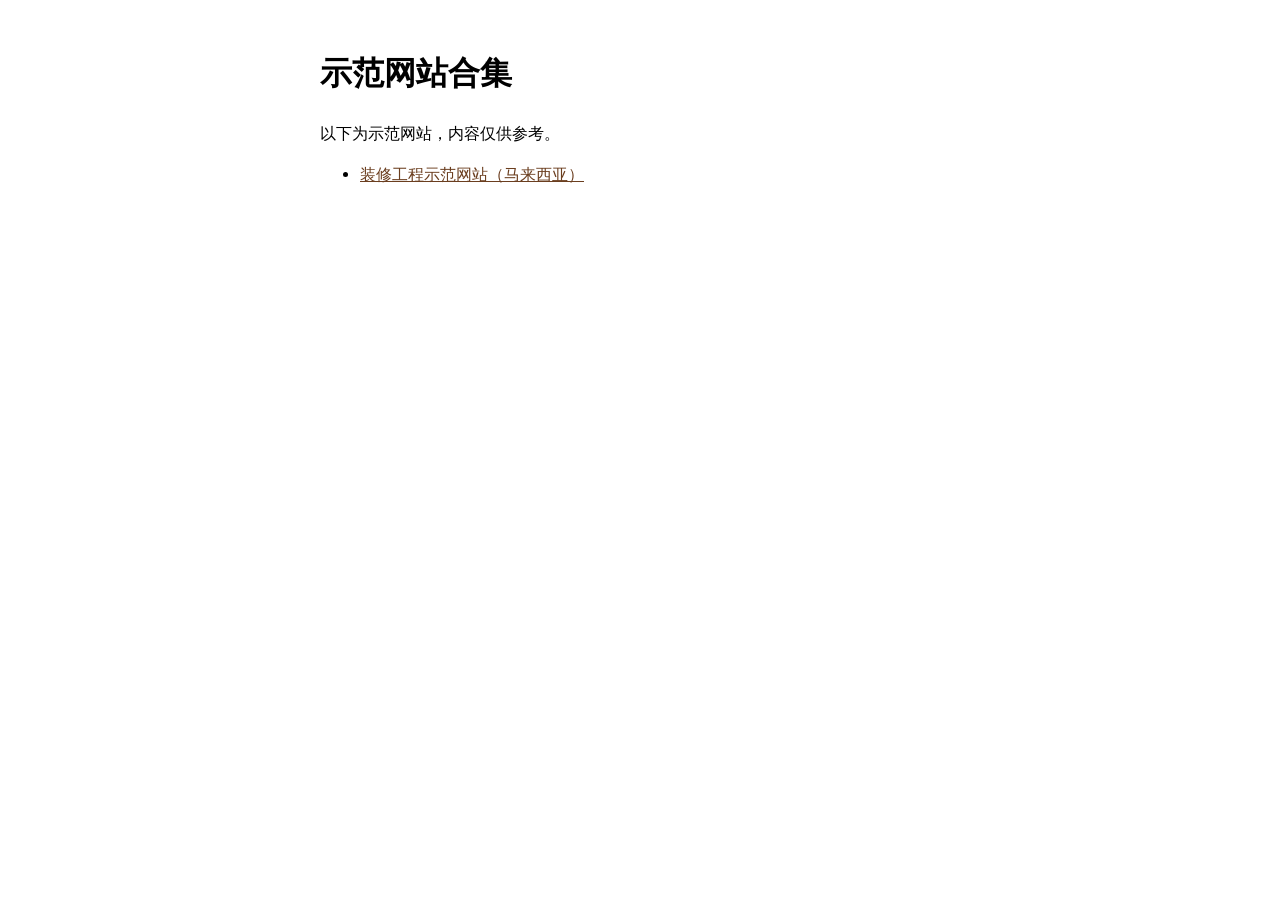
==== index.html @ 87c51f56 "Add Malaysia renovation demo site" ====
<!doctype html>
<html lang="zh-Hans"><head><meta charset="utf-8"><meta name="viewport" content="width=device-width,initial-scale=1"><title>示范网站合集</title>
<style>body{font-family:system-ui,sans-serif;max-width:640px;margin:3rem auto;padding:0 1rem;line-height:1.6}a{color:#6b3e1f}</style></head>
<body><h1>示范网站合集</h1><p>以下为示范网站，内容仅供参考。</p><ul><li><a href="renovation-my/">装修工程示范网站（马来西亚）</a></li></ul></body></html>
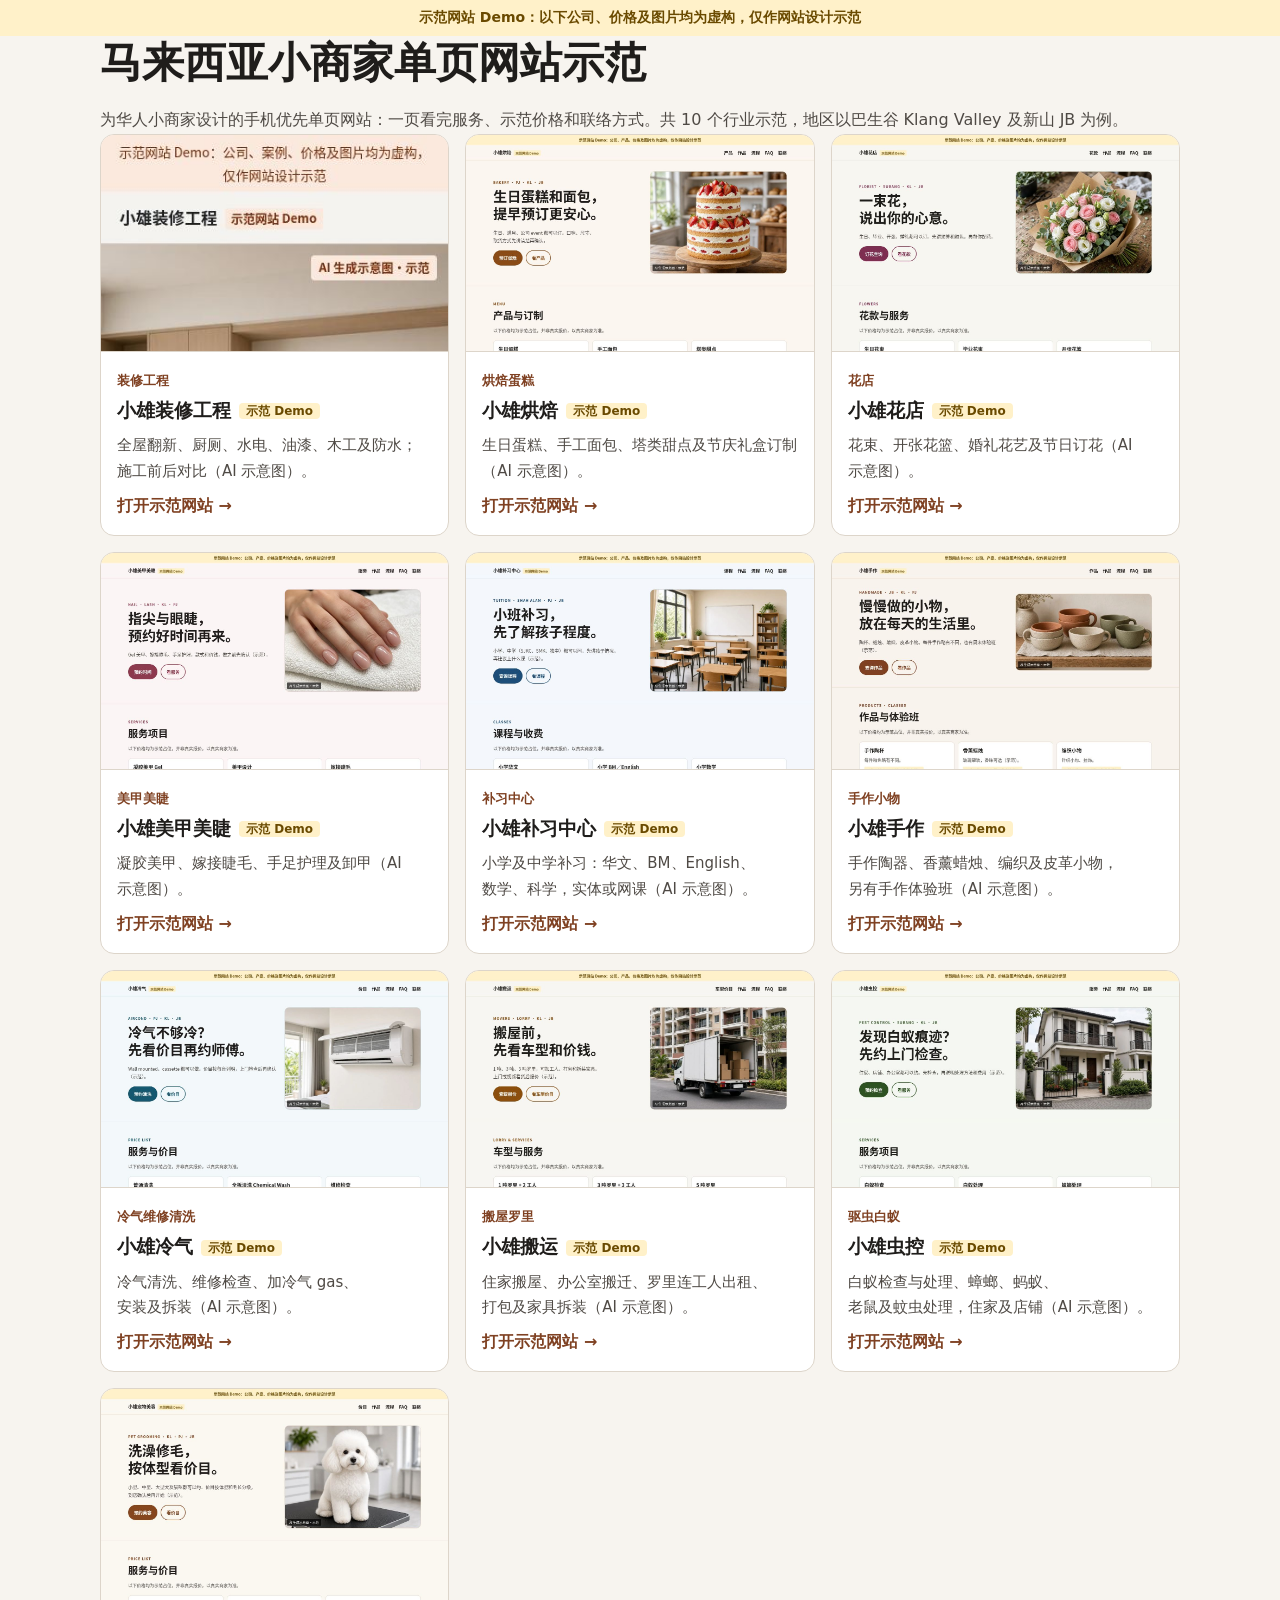
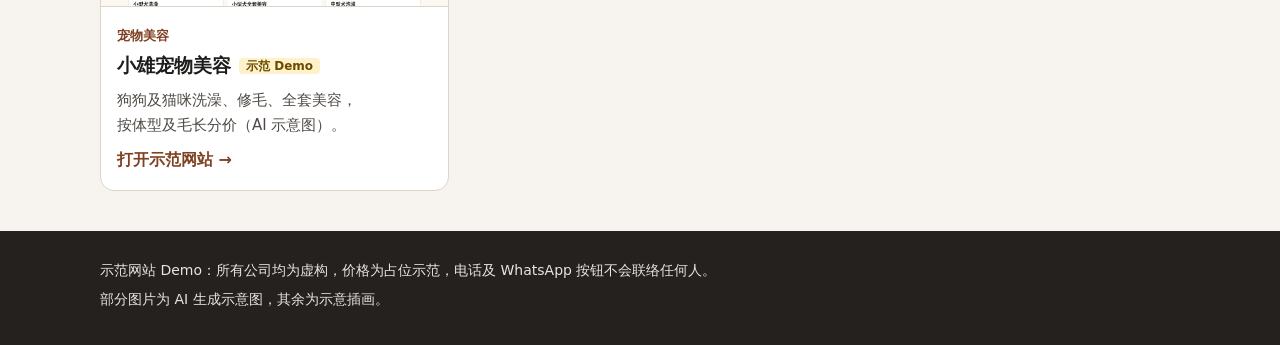
==== commit ee815bc6: "Malaysia demos: 10 Xiao Xiong sites, overview, slider fix" ====
--- a/index.html
+++ b/index.html
@@ -1,4 +1,42 @@
-<!doctype html>
-<html lang="zh-Hans"><head><meta charset="utf-8"><meta name="viewport" content="width=device-width,initial-scale=1"><title>示范网站合集</title>
-<style>body{font-family:system-ui,sans-serif;max-width:640px;margin:3rem auto;padding:0 1rem;line-height:1.6}a{color:#6b3e1f}</style></head>
-<body><h1>示范网站合集</h1><p>以下为示范网站，内容仅供参考。</p><ul><li><a href="renovation-my/">装修工程示范网站（马来西亚）</a></li></ul></body></html>
+<!DOCTYPE html>
+<html lang="zh-Hans-MY">
+<head>
+<meta charset="utf-8">
+<meta name="viewport" content="width=device-width,initial-scale=1,viewport-fit=cover">
+<title>马来西亚小商家单页网站示范总览（示范网站 Demo）</title>
+<meta name="description" content="为马来西亚华人小商家设计的手机优先单页网站示范：装修、烘焙、花店、美甲美睫、补习、手作、冷气、搬屋、驱虫及宠物美容。所有公司均为虚构。">
+<link rel="canonical" href="https://limaking1028.github.io/demo-sites/">
+<meta property="og:type" content="website"><meta property="og:title" content="马来西亚小商家单页网站示范总览（示范）">
+<meta property="og:description" content="10 个行业的单页网站示范，公司、价格及图片均为虚构。">
+<meta property="og:image" content="https://limaking1028.github.io/demo-sites/assets/thumb-renovation-my-d.jpg"><meta property="og:url" content="https://limaking1028.github.io/demo-sites/"><meta property="og:locale" content="zh_MY"><meta name="twitter:card" content="summary_large_image">
+<style>
+:root{--ink:#1F1D1B;--muted:#4F4A45;--line:#DDD5CA;--acc:#7F4122}*{box-sizing:border-box}
+body{margin:0;font-family:"PingFang SC","Hiragino Sans GB","Microsoft YaHei","Noto Sans CJK SC",system-ui,sans-serif;color:var(--ink);background:#F7F4EF;line-height:1.7;overflow-x:hidden;word-break:keep-all;overflow-wrap:anywhere}
+.bar{background:#FFF1C9;color:#6A4A00;text-align:center;font-size:14px;font-weight:600;padding:6px 12px}
+.wrap{max-width:1120px;margin:0 auto;padding:0 20px}header{padding:36px 0 20px}h1{font-size:clamp(1.6rem,1.1rem + 2.6vw,2.6rem);line-height:1.3;margin:0 0 .4em}
+.lead{color:var(--muted);margin:0}.grid{list-style:none;padding:0;margin:0 0 40px;display:grid;gap:16px}
+.card a{display:block;background:#fff;border:1px solid var(--line);border-radius:14px;overflow:hidden;color:inherit;text-decoration:none}
+.card img{width:100%;height:auto;aspect-ratio:375/420;object-fit:cover;object-position:top;display:block;border-bottom:1px solid var(--line)}
+.cb{padding:14px 16px 16px}.ind{font-size:13px;font-weight:700;color:var(--acc)}h2{font-size:1.2rem;margin:.1em 0 .3em}.cb p{margin:0 0 .5em;color:var(--muted);font-size:15px}
+.tag{font-size:12px;background:#FFF1C9;color:#6A4A00;padding:1px 7px;border-radius:4px;margin-left:8px;vertical-align:middle;white-space:nowrap}.go{font-weight:700;color:var(--acc)}
+a:focus-visible{outline:3px solid var(--acc);outline-offset:2px}footer{background:#24211F;color:#E9E4DD;padding:28px 0;font-size:14px}footer p{margin:0 0 .4em}
+@media(min-width:640px){.grid{grid-template-columns:repeat(2,1fr)}}@media(min-width:960px){.grid{grid-template-columns:repeat(3,1fr)}.card img{aspect-ratio:1280/800}}
+</style>
+</head>
+<body>
+<div class="bar">示范网站 Demo：以下公司、价格及图片均为虚构，仅作网站设计示范</div>
+<header class="wrap"><h1>马来西亚小商家单页网站示范</h1><p class="lead">为华人小商家设计的手机优先单页网站：一页看完服务、示范价格和联络方式。共 10 个行业示范，地区以巴生谷 Klang Valley 及新山 JB 为例。</p></header>
+<main class="wrap"><ul class="grid">
+<li class="card"><a href="renovation-my/"><picture><source media="(min-width:768px)" srcset="assets/thumb-renovation-my-d.jpg"><img src="assets/thumb-renovation-my-m.jpg" width="375" height="700" alt="小雄装修工程（示范网站）首页截图" loading="lazy" decoding="async"></picture><div class="cb"><span class="ind">装修工程</span><h2>小雄装修工程<span class="tag">示范 Demo</span></h2><p>全屋翻新、厨厕、水电、油漆、木工及防水；施工前后对比（AI 示意图）。</p><span class="go">打开示范网站 →</span></div></a></li>
+<li class="card"><a href="bakery-my/"><picture><source media="(min-width:768px)" srcset="assets/thumb-bakery-my-d.jpg"><img src="assets/thumb-bakery-my-m.jpg" width="375" height="700" alt="小雄烘焙（示范网站）首页截图" loading="lazy" decoding="async"></picture><div class="cb"><span class="ind">烘焙蛋糕</span><h2>小雄烘焙<span class="tag">示范 Demo</span></h2><p>生日蛋糕、手工面包、塔类甜点及节庆礼盒订制（AI 示意图）。</p><span class="go">打开示范网站 →</span></div></a></li>
+<li class="card"><a href="florist-my/"><picture><source media="(min-width:768px)" srcset="assets/thumb-florist-my-d.jpg"><img src="assets/thumb-florist-my-m.jpg" width="375" height="700" alt="小雄花店（示范网站）首页截图" loading="lazy" decoding="async"></picture><div class="cb"><span class="ind">花店</span><h2>小雄花店<span class="tag">示范 Demo</span></h2><p>花束、开张花篮、婚礼花艺及节日订花（AI 示意图）。</p><span class="go">打开示范网站 →</span></div></a></li>
+<li class="card"><a href="nail-lash-my/"><picture><source media="(min-width:768px)" srcset="assets/thumb-nail-lash-my-d.jpg"><img src="assets/thumb-nail-lash-my-m.jpg" width="375" height="700" alt="小雄美甲美睫（示范网站）首页截图" loading="lazy" decoding="async"></picture><div class="cb"><span class="ind">美甲美睫</span><h2>小雄美甲美睫<span class="tag">示范 Demo</span></h2><p>凝胶美甲、嫁接睫毛、手足护理及卸甲（AI 示意图）。</p><span class="go">打开示范网站 →</span></div></a></li>
+<li class="card"><a href="tutor-my/"><picture><source media="(min-width:768px)" srcset="assets/thumb-tutor-my-d.jpg"><img src="assets/thumb-tutor-my-m.jpg" width="375" height="700" alt="小雄补习中心（示范网站）首页截图" loading="lazy" decoding="async"></picture><div class="cb"><span class="ind">补习中心</span><h2>小雄补习中心<span class="tag">示范 Demo</span></h2><p>小学及中学补习：华文、BM、English、数学、科学，实体或网课（AI 示意图）。</p><span class="go">打开示范网站 →</span></div></a></li>
+<li class="card"><a href="handmade-my/"><picture><source media="(min-width:768px)" srcset="assets/thumb-handmade-my-d.jpg"><img src="assets/thumb-handmade-my-m.jpg" width="375" height="700" alt="小雄手作（示范网站）首页截图" loading="lazy" decoding="async"></picture><div class="cb"><span class="ind">手作小物</span><h2>小雄手作<span class="tag">示范 Demo</span></h2><p>手作陶器、香薰蜡烛、编织及皮革小物，另有手作体验班（AI 示意图）。</p><span class="go">打开示范网站 →</span></div></a></li>
+<li class="card"><a href="aircon-my/"><picture><source media="(min-width:768px)" srcset="assets/thumb-aircon-my-d.jpg"><img src="assets/thumb-aircon-my-m.jpg" width="375" height="700" alt="小雄冷气（示范网站）首页截图" loading="lazy" decoding="async"></picture><div class="cb"><span class="ind">冷气维修清洗</span><h2>小雄冷气<span class="tag">示范 Demo</span></h2><p>冷气清洗、维修检查、加冷气 gas、安装及拆装（AI 示意图）。</p><span class="go">打开示范网站 →</span></div></a></li>
+<li class="card"><a href="moving-my/"><picture><source media="(min-width:768px)" srcset="assets/thumb-moving-my-d.jpg"><img src="assets/thumb-moving-my-m.jpg" width="375" height="700" alt="小雄搬运（示范网站）首页截图" loading="lazy" decoding="async"></picture><div class="cb"><span class="ind">搬屋罗里</span><h2>小雄搬运<span class="tag">示范 Demo</span></h2><p>住家搬屋、办公室搬迁、罗里连工人出租、打包及家具拆装（AI 示意图）。</p><span class="go">打开示范网站 →</span></div></a></li>
+<li class="card"><a href="pest-my/"><picture><source media="(min-width:768px)" srcset="assets/thumb-pest-my-d.jpg"><img src="assets/thumb-pest-my-m.jpg" width="375" height="700" alt="小雄虫控（示范网站）首页截图" loading="lazy" decoding="async"></picture><div class="cb"><span class="ind">驱虫白蚁</span><h2>小雄虫控<span class="tag">示范 Demo</span></h2><p>白蚁检查与处理、蟑螂、蚂蚁、老鼠及蚊虫处理，住家及店铺（AI 示意图）。</p><span class="go">打开示范网站 →</span></div></a></li>
+<li class="card"><a href="pet-grooming-my/"><picture><source media="(min-width:768px)" srcset="assets/thumb-pet-grooming-my-d.jpg"><img src="assets/thumb-pet-grooming-my-m.jpg" width="375" height="700" alt="小雄宠物美容（示范网站）首页截图" loading="lazy" decoding="async"></picture><div class="cb"><span class="ind">宠物美容</span><h2>小雄宠物美容<span class="tag">示范 Demo</span></h2><p>狗狗及猫咪洗澡、修毛、全套美容，按体型及毛长分价（AI 示意图）。</p><span class="go">打开示范网站 →</span></div></a></li>
+</ul></main>
+<footer><div class="wrap"><p>示范网站 Demo：所有公司均为虚构，价格为占位示范，电话及 WhatsApp 按钮不会联络任何人。</p><p>部分图片为 AI 生成示意图，其余为示意插画。</p></div></footer>
+</body></html>
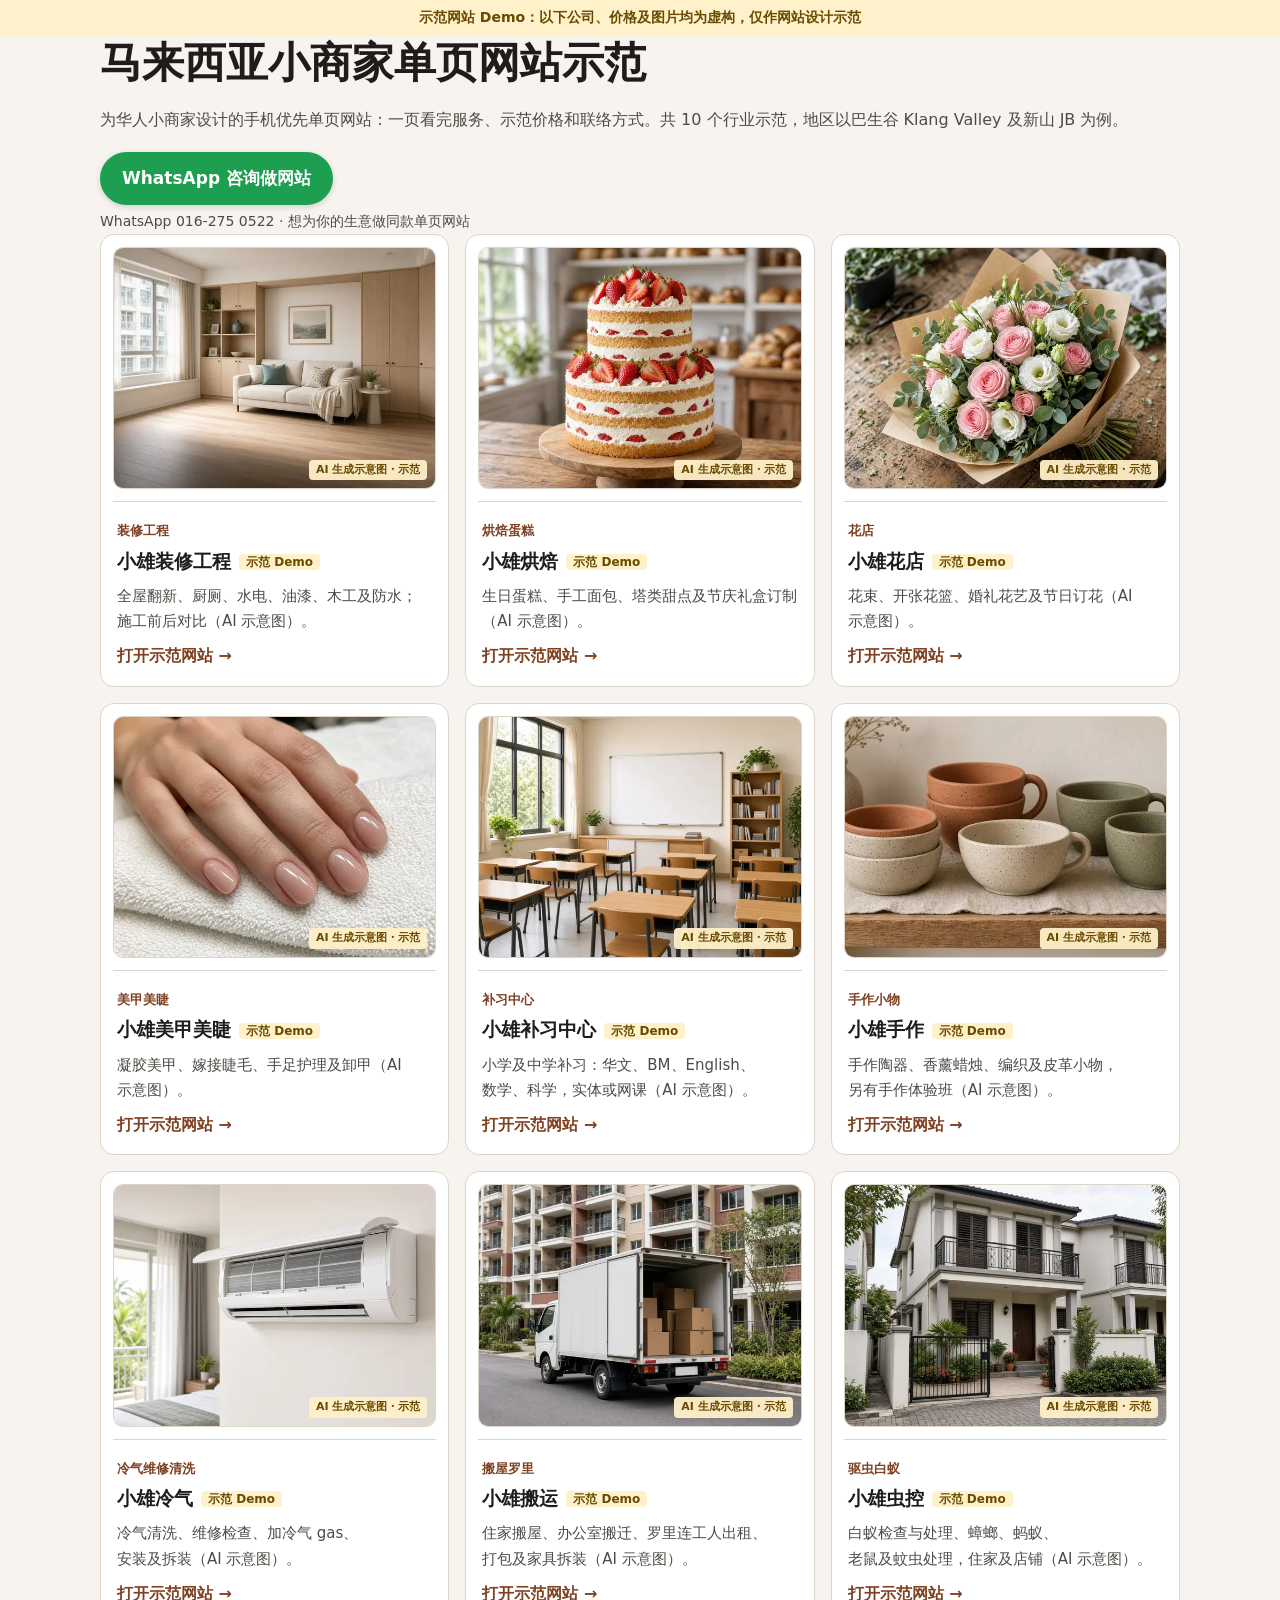
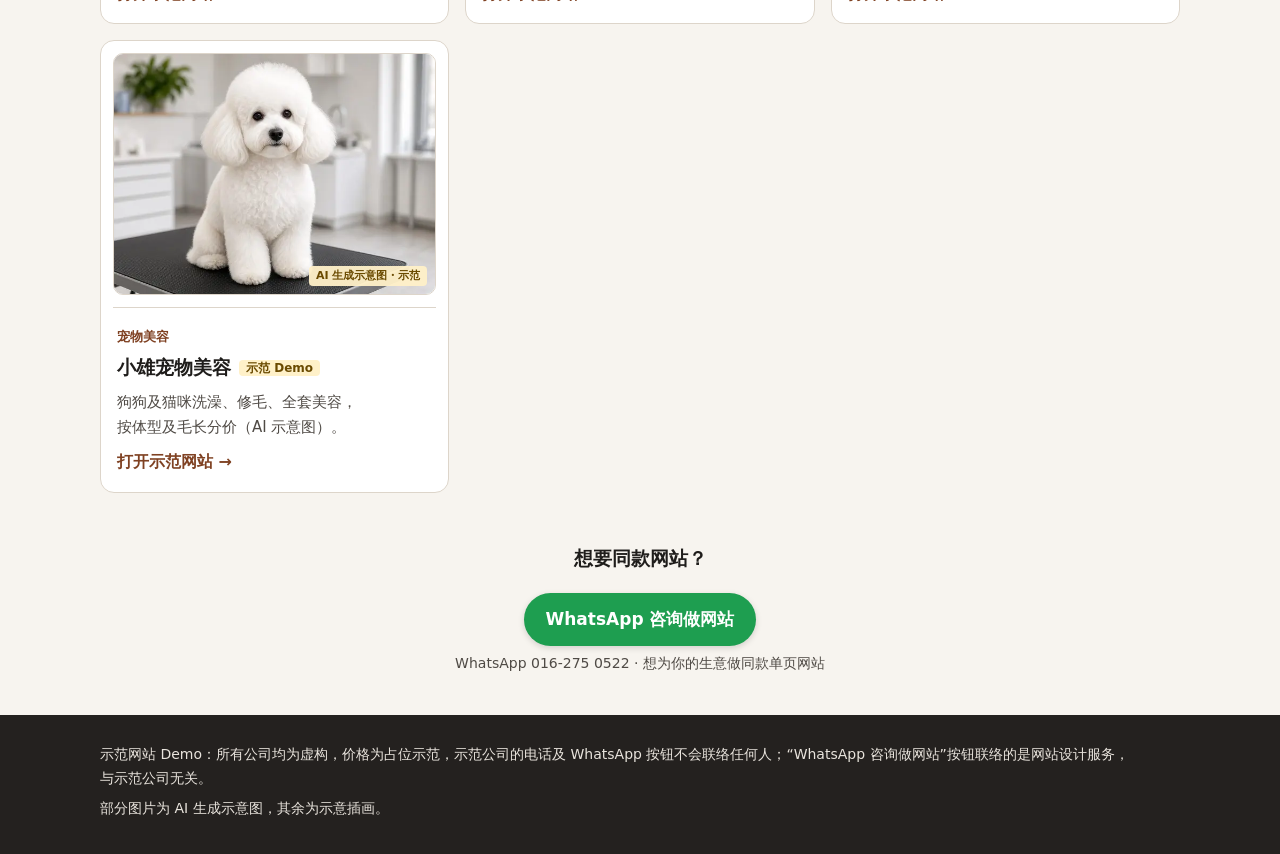
==== commit 46d49615: "MY demos: owner WhatsApp enquiry links, clean overview card thumbnails" ====
--- a/index.html
+++ b/index.html
@@ -16,27 +16,28 @@
 .wrap{max-width:1120px;margin:0 auto;padding:0 20px}header{padding:36px 0 20px}h1{font-size:clamp(1.6rem,1.1rem + 2.6vw,2.6rem);line-height:1.3;margin:0 0 .4em}
 .lead{color:var(--muted);margin:0}.grid{list-style:none;padding:0;margin:0 0 40px;display:grid;gap:16px}
 .card a{display:block;background:#fff;border:1px solid var(--line);border-radius:14px;overflow:hidden;color:inherit;text-decoration:none}
-.card img{width:100%;height:auto;aspect-ratio:375/420;object-fit:cover;object-position:top;display:block;border-bottom:1px solid var(--line)}
+
 .cb{padding:14px 16px 16px}.ind{font-size:13px;font-weight:700;color:var(--acc)}h2{font-size:1.2rem;margin:.1em 0 .3em}.cb p{margin:0 0 .5em;color:var(--muted);font-size:15px}
 .tag{font-size:12px;background:#FFF1C9;color:#6A4A00;padding:1px 7px;border-radius:4px;margin-left:8px;vertical-align:middle;white-space:nowrap}.go{font-weight:700;color:var(--acc)}
 a:focus-visible{outline:3px solid var(--acc);outline-offset:2px}footer{background:#24211F;color:#E9E4DD;padding:28px 0;font-size:14px}footer p{margin:0 0 .4em}
-@media(min-width:640px){.grid{grid-template-columns:repeat(2,1fr)}}@media(min-width:960px){.grid{grid-template-columns:repeat(3,1fr)}.card img{aspect-ratio:1280/800}}
+@media(min-width:640px){.grid{grid-template-columns:repeat(2,1fr)}}@media(min-width:960px){.grid{grid-template-columns:repeat(3,1fr)}}
+.owner{margin:18px 0 0}.wa-btn{display:inline-block;background:#1E9E50;color:#fff;font-weight:800;font-size:17px;padding:12px 22px;border-radius:999px;text-decoration:none;box-shadow:0 2px 6px rgba(0,0,0,.15)}.wa-btn:hover{background:#178A44}.wa-sub{margin:.4em 0 0;font-size:14px;color:var(--muted)}.cta-end{text-align:center;padding:8px 0 40px}.card a{padding:12px}.thumb{position:relative;width:100%;height:0;padding-top:75%;overflow:hidden;border-radius:10px;border:1px solid var(--line);background:#EAE4DA}@supports (aspect-ratio:4/3){.thumb{height:auto;padding-top:0;aspect-ratio:4/3}}.thumb picture,.thumb img{display:block;width:100%;height:100%}.thumb picture{position:absolute;top:0;left:0}@supports (aspect-ratio:4/3){.thumb picture{position:static}}.thumb img{object-fit:cover}.ai{position:absolute;right:8px;bottom:8px;z-index:1;font-size:11px;font-weight:700;background:rgba(255,241,201,.95);color:#6A4A00;padding:1px 7px;border-radius:4px}.cb{padding:14px 4px 4px;margin-top:12px;border-top:1px solid var(--line)}
 </style>
 </head>
 <body>
 <div class="bar">示范网站 Demo：以下公司、价格及图片均为虚构，仅作网站设计示范</div>
-<header class="wrap"><h1>马来西亚小商家单页网站示范</h1><p class="lead">为华人小商家设计的手机优先单页网站：一页看完服务、示范价格和联络方式。共 10 个行业示范，地区以巴生谷 Klang Valley 及新山 JB 为例。</p></header>
+<header class="wrap"><h1>马来西亚小商家单页网站示范</h1><p class="lead">为华人小商家设计的手机优先单页网站：一页看完服务、示范价格和联络方式。共 10 个行业示范，地区以巴生谷 Klang Valley 及新山 JB 为例。</p><div class="owner"><a class="wa-btn" href="https://wa.me/60162750522?text=%E4%BD%A0%E5%A5%BD%EF%BC%8C%E6%88%91%E6%83%B3%E4%BA%86%E8%A7%A3%E5%81%9A%E4%B8%80%E9%A1%B5%E7%BD%91%E7%AB%99" target="_blank" rel="noopener">WhatsApp 咨询做网站</a><p class="wa-sub">WhatsApp 016-275 0522 · 想为你的生意做同款单页网站</p></div></header>
 <main class="wrap"><ul class="grid">
-<li class="card"><a href="renovation-my/"><picture><source media="(min-width:768px)" srcset="assets/thumb-renovation-my-d.jpg"><img src="assets/thumb-renovation-my-m.jpg" width="375" height="700" alt="小雄装修工程（示范网站）首页截图" loading="lazy" decoding="async"></picture><div class="cb"><span class="ind">装修工程</span><h2>小雄装修工程<span class="tag">示范 Demo</span></h2><p>全屋翻新、厨厕、水电、油漆、木工及防水；施工前后对比（AI 示意图）。</p><span class="go">打开示范网站 →</span></div></a></li>
-<li class="card"><a href="bakery-my/"><picture><source media="(min-width:768px)" srcset="assets/thumb-bakery-my-d.jpg"><img src="assets/thumb-bakery-my-m.jpg" width="375" height="700" alt="小雄烘焙（示范网站）首页截图" loading="lazy" decoding="async"></picture><div class="cb"><span class="ind">烘焙蛋糕</span><h2>小雄烘焙<span class="tag">示范 Demo</span></h2><p>生日蛋糕、手工面包、塔类甜点及节庆礼盒订制（AI 示意图）。</p><span class="go">打开示范网站 →</span></div></a></li>
-<li class="card"><a href="florist-my/"><picture><source media="(min-width:768px)" srcset="assets/thumb-florist-my-d.jpg"><img src="assets/thumb-florist-my-m.jpg" width="375" height="700" alt="小雄花店（示范网站）首页截图" loading="lazy" decoding="async"></picture><div class="cb"><span class="ind">花店</span><h2>小雄花店<span class="tag">示范 Demo</span></h2><p>花束、开张花篮、婚礼花艺及节日订花（AI 示意图）。</p><span class="go">打开示范网站 →</span></div></a></li>
-<li class="card"><a href="nail-lash-my/"><picture><source media="(min-width:768px)" srcset="assets/thumb-nail-lash-my-d.jpg"><img src="assets/thumb-nail-lash-my-m.jpg" width="375" height="700" alt="小雄美甲美睫（示范网站）首页截图" loading="lazy" decoding="async"></picture><div class="cb"><span class="ind">美甲美睫</span><h2>小雄美甲美睫<span class="tag">示范 Demo</span></h2><p>凝胶美甲、嫁接睫毛、手足护理及卸甲（AI 示意图）。</p><span class="go">打开示范网站 →</span></div></a></li>
-<li class="card"><a href="tutor-my/"><picture><source media="(min-width:768px)" srcset="assets/thumb-tutor-my-d.jpg"><img src="assets/thumb-tutor-my-m.jpg" width="375" height="700" alt="小雄补习中心（示范网站）首页截图" loading="lazy" decoding="async"></picture><div class="cb"><span class="ind">补习中心</span><h2>小雄补习中心<span class="tag">示范 Demo</span></h2><p>小学及中学补习：华文、BM、English、数学、科学，实体或网课（AI 示意图）。</p><span class="go">打开示范网站 →</span></div></a></li>
-<li class="card"><a href="handmade-my/"><picture><source media="(min-width:768px)" srcset="assets/thumb-handmade-my-d.jpg"><img src="assets/thumb-handmade-my-m.jpg" width="375" height="700" alt="小雄手作（示范网站）首页截图" loading="lazy" decoding="async"></picture><div class="cb"><span class="ind">手作小物</span><h2>小雄手作<span class="tag">示范 Demo</span></h2><p>手作陶器、香薰蜡烛、编织及皮革小物，另有手作体验班（AI 示意图）。</p><span class="go">打开示范网站 →</span></div></a></li>
-<li class="card"><a href="aircon-my/"><picture><source media="(min-width:768px)" srcset="assets/thumb-aircon-my-d.jpg"><img src="assets/thumb-aircon-my-m.jpg" width="375" height="700" alt="小雄冷气（示范网站）首页截图" loading="lazy" decoding="async"></picture><div class="cb"><span class="ind">冷气维修清洗</span><h2>小雄冷气<span class="tag">示范 Demo</span></h2><p>冷气清洗、维修检查、加冷气 gas、安装及拆装（AI 示意图）。</p><span class="go">打开示范网站 →</span></div></a></li>
-<li class="card"><a href="moving-my/"><picture><source media="(min-width:768px)" srcset="assets/thumb-moving-my-d.jpg"><img src="assets/thumb-moving-my-m.jpg" width="375" height="700" alt="小雄搬运（示范网站）首页截图" loading="lazy" decoding="async"></picture><div class="cb"><span class="ind">搬屋罗里</span><h2>小雄搬运<span class="tag">示范 Demo</span></h2><p>住家搬屋、办公室搬迁、罗里连工人出租、打包及家具拆装（AI 示意图）。</p><span class="go">打开示范网站 →</span></div></a></li>
-<li class="card"><a href="pest-my/"><picture><source media="(min-width:768px)" srcset="assets/thumb-pest-my-d.jpg"><img src="assets/thumb-pest-my-m.jpg" width="375" height="700" alt="小雄虫控（示范网站）首页截图" loading="lazy" decoding="async"></picture><div class="cb"><span class="ind">驱虫白蚁</span><h2>小雄虫控<span class="tag">示范 Demo</span></h2><p>白蚁检查与处理、蟑螂、蚂蚁、老鼠及蚊虫处理，住家及店铺（AI 示意图）。</p><span class="go">打开示范网站 →</span></div></a></li>
-<li class="card"><a href="pet-grooming-my/"><picture><source media="(min-width:768px)" srcset="assets/thumb-pet-grooming-my-d.jpg"><img src="assets/thumb-pet-grooming-my-m.jpg" width="375" height="700" alt="小雄宠物美容（示范网站）首页截图" loading="lazy" decoding="async"></picture><div class="cb"><span class="ind">宠物美容</span><h2>小雄宠物美容<span class="tag">示范 Demo</span></h2><p>狗狗及猫咪洗澡、修毛、全套美容，按体型及毛长分价（AI 示意图）。</p><span class="go">打开示范网站 →</span></div></a></li>
-</ul></main>
-<footer><div class="wrap"><p>示范网站 Demo：所有公司均为虚构，价格为占位示范，电话及 WhatsApp 按钮不会联络任何人。</p><p>部分图片为 AI 生成示意图，其余为示意插画。</p></div></footer>
+<li class="card"><a href="renovation-my/"><div class="thumb"><picture><source type="image/webp" srcset="assets/card-renovation-my.webp"><img src="assets/card-renovation-my.jpg" width="600" height="450" alt="小雄装修工程（示范网站）主图，AI 生成示意图" loading="lazy" decoding="async"></picture><span class="ai">AI 生成示意图・示范</span></div><div class="cb"><span class="ind">装修工程</span><h2>小雄装修工程<span class="tag">示范 Demo</span></h2><p>全屋翻新、厨厕、水电、油漆、木工及防水；施工前后对比（AI 示意图）。</p><span class="go">打开示范网站 →</span></div></a></li>
+<li class="card"><a href="bakery-my/"><div class="thumb"><picture><source type="image/webp" srcset="assets/card-bakery-my.webp"><img src="assets/card-bakery-my.jpg" width="600" height="450" alt="小雄烘焙（示范网站）主图，AI 生成示意图" loading="lazy" decoding="async"></picture><span class="ai">AI 生成示意图・示范</span></div><div class="cb"><span class="ind">烘焙蛋糕</span><h2>小雄烘焙<span class="tag">示范 Demo</span></h2><p>生日蛋糕、手工面包、塔类甜点及节庆礼盒订制（AI 示意图）。</p><span class="go">打开示范网站 →</span></div></a></li>
+<li class="card"><a href="florist-my/"><div class="thumb"><picture><source type="image/webp" srcset="assets/card-florist-my.webp"><img src="assets/card-florist-my.jpg" width="600" height="450" alt="小雄花店（示范网站）主图，AI 生成示意图" loading="lazy" decoding="async"></picture><span class="ai">AI 生成示意图・示范</span></div><div class="cb"><span class="ind">花店</span><h2>小雄花店<span class="tag">示范 Demo</span></h2><p>花束、开张花篮、婚礼花艺及节日订花（AI 示意图）。</p><span class="go">打开示范网站 →</span></div></a></li>
+<li class="card"><a href="nail-lash-my/"><div class="thumb"><picture><source type="image/webp" srcset="assets/card-nail-lash-my.webp"><img src="assets/card-nail-lash-my.jpg" width="600" height="450" alt="小雄美甲美睫（示范网站）主图，AI 生成示意图" loading="lazy" decoding="async"></picture><span class="ai">AI 生成示意图・示范</span></div><div class="cb"><span class="ind">美甲美睫</span><h2>小雄美甲美睫<span class="tag">示范 Demo</span></h2><p>凝胶美甲、嫁接睫毛、手足护理及卸甲（AI 示意图）。</p><span class="go">打开示范网站 →</span></div></a></li>
+<li class="card"><a href="tutor-my/"><div class="thumb"><picture><source type="image/webp" srcset="assets/card-tutor-my.webp"><img src="assets/card-tutor-my.jpg" width="600" height="450" alt="小雄补习中心（示范网站）主图，AI 生成示意图" loading="lazy" decoding="async"></picture><span class="ai">AI 生成示意图・示范</span></div><div class="cb"><span class="ind">补习中心</span><h2>小雄补习中心<span class="tag">示范 Demo</span></h2><p>小学及中学补习：华文、BM、English、数学、科学，实体或网课（AI 示意图）。</p><span class="go">打开示范网站 →</span></div></a></li>
+<li class="card"><a href="handmade-my/"><div class="thumb"><picture><source type="image/webp" srcset="assets/card-handmade-my.webp"><img src="assets/card-handmade-my.jpg" width="600" height="450" alt="小雄手作（示范网站）主图，AI 生成示意图" loading="lazy" decoding="async"></picture><span class="ai">AI 生成示意图・示范</span></div><div class="cb"><span class="ind">手作小物</span><h2>小雄手作<span class="tag">示范 Demo</span></h2><p>手作陶器、香薰蜡烛、编织及皮革小物，另有手作体验班（AI 示意图）。</p><span class="go">打开示范网站 →</span></div></a></li>
+<li class="card"><a href="aircon-my/"><div class="thumb"><picture><source type="image/webp" srcset="assets/card-aircon-my.webp"><img src="assets/card-aircon-my.jpg" width="600" height="450" alt="小雄冷气（示范网站）主图，AI 生成示意图" loading="lazy" decoding="async"></picture><span class="ai">AI 生成示意图・示范</span></div><div class="cb"><span class="ind">冷气维修清洗</span><h2>小雄冷气<span class="tag">示范 Demo</span></h2><p>冷气清洗、维修检查、加冷气 gas、安装及拆装（AI 示意图）。</p><span class="go">打开示范网站 →</span></div></a></li>
+<li class="card"><a href="moving-my/"><div class="thumb"><picture><source type="image/webp" srcset="assets/card-moving-my.webp"><img src="assets/card-moving-my.jpg" width="600" height="450" alt="小雄搬运（示范网站）主图，AI 生成示意图" loading="lazy" decoding="async"></picture><span class="ai">AI 生成示意图・示范</span></div><div class="cb"><span class="ind">搬屋罗里</span><h2>小雄搬运<span class="tag">示范 Demo</span></h2><p>住家搬屋、办公室搬迁、罗里连工人出租、打包及家具拆装（AI 示意图）。</p><span class="go">打开示范网站 →</span></div></a></li>
+<li class="card"><a href="pest-my/"><div class="thumb"><picture><source type="image/webp" srcset="assets/card-pest-my.webp"><img src="assets/card-pest-my.jpg" width="600" height="450" alt="小雄虫控（示范网站）主图，AI 生成示意图" loading="lazy" decoding="async"></picture><span class="ai">AI 生成示意图・示范</span></div><div class="cb"><span class="ind">驱虫白蚁</span><h2>小雄虫控<span class="tag">示范 Demo</span></h2><p>白蚁检查与处理、蟑螂、蚂蚁、老鼠及蚊虫处理，住家及店铺（AI 示意图）。</p><span class="go">打开示范网站 →</span></div></a></li>
+<li class="card"><a href="pet-grooming-my/"><div class="thumb"><picture><source type="image/webp" srcset="assets/card-pet-grooming-my.webp"><img src="assets/card-pet-grooming-my.jpg" width="600" height="450" alt="小雄宠物美容（示范网站）主图，AI 生成示意图" loading="lazy" decoding="async"></picture><span class="ai">AI 生成示意图・示范</span></div><div class="cb"><span class="ind">宠物美容</span><h2>小雄宠物美容<span class="tag">示范 Demo</span></h2><p>狗狗及猫咪洗澡、修毛、全套美容，按体型及毛长分价（AI 示意图）。</p><span class="go">打开示范网站 →</span></div></a></li>
+</ul><section class="cta-end"><h2>想要同款网站？</h2><div class="owner"><a class="wa-btn" href="https://wa.me/60162750522?text=%E4%BD%A0%E5%A5%BD%EF%BC%8C%E6%88%91%E6%83%B3%E4%BA%86%E8%A7%A3%E5%81%9A%E4%B8%80%E9%A1%B5%E7%BD%91%E7%AB%99" target="_blank" rel="noopener">WhatsApp 咨询做网站</a><p class="wa-sub">WhatsApp 016-275 0522 · 想为你的生意做同款单页网站</p></div></section></main>
+<footer><div class="wrap"><p>示范网站 Demo：所有公司均为虚构，价格为占位示范，示范公司的电话及 WhatsApp 按钮不会联络任何人；“WhatsApp 咨询做网站”按钮联络的是网站设计服务，与示范公司无关。</p><p>部分图片为 AI 生成示意图，其余为示意插画。</p></div></footer>
 </body></html>
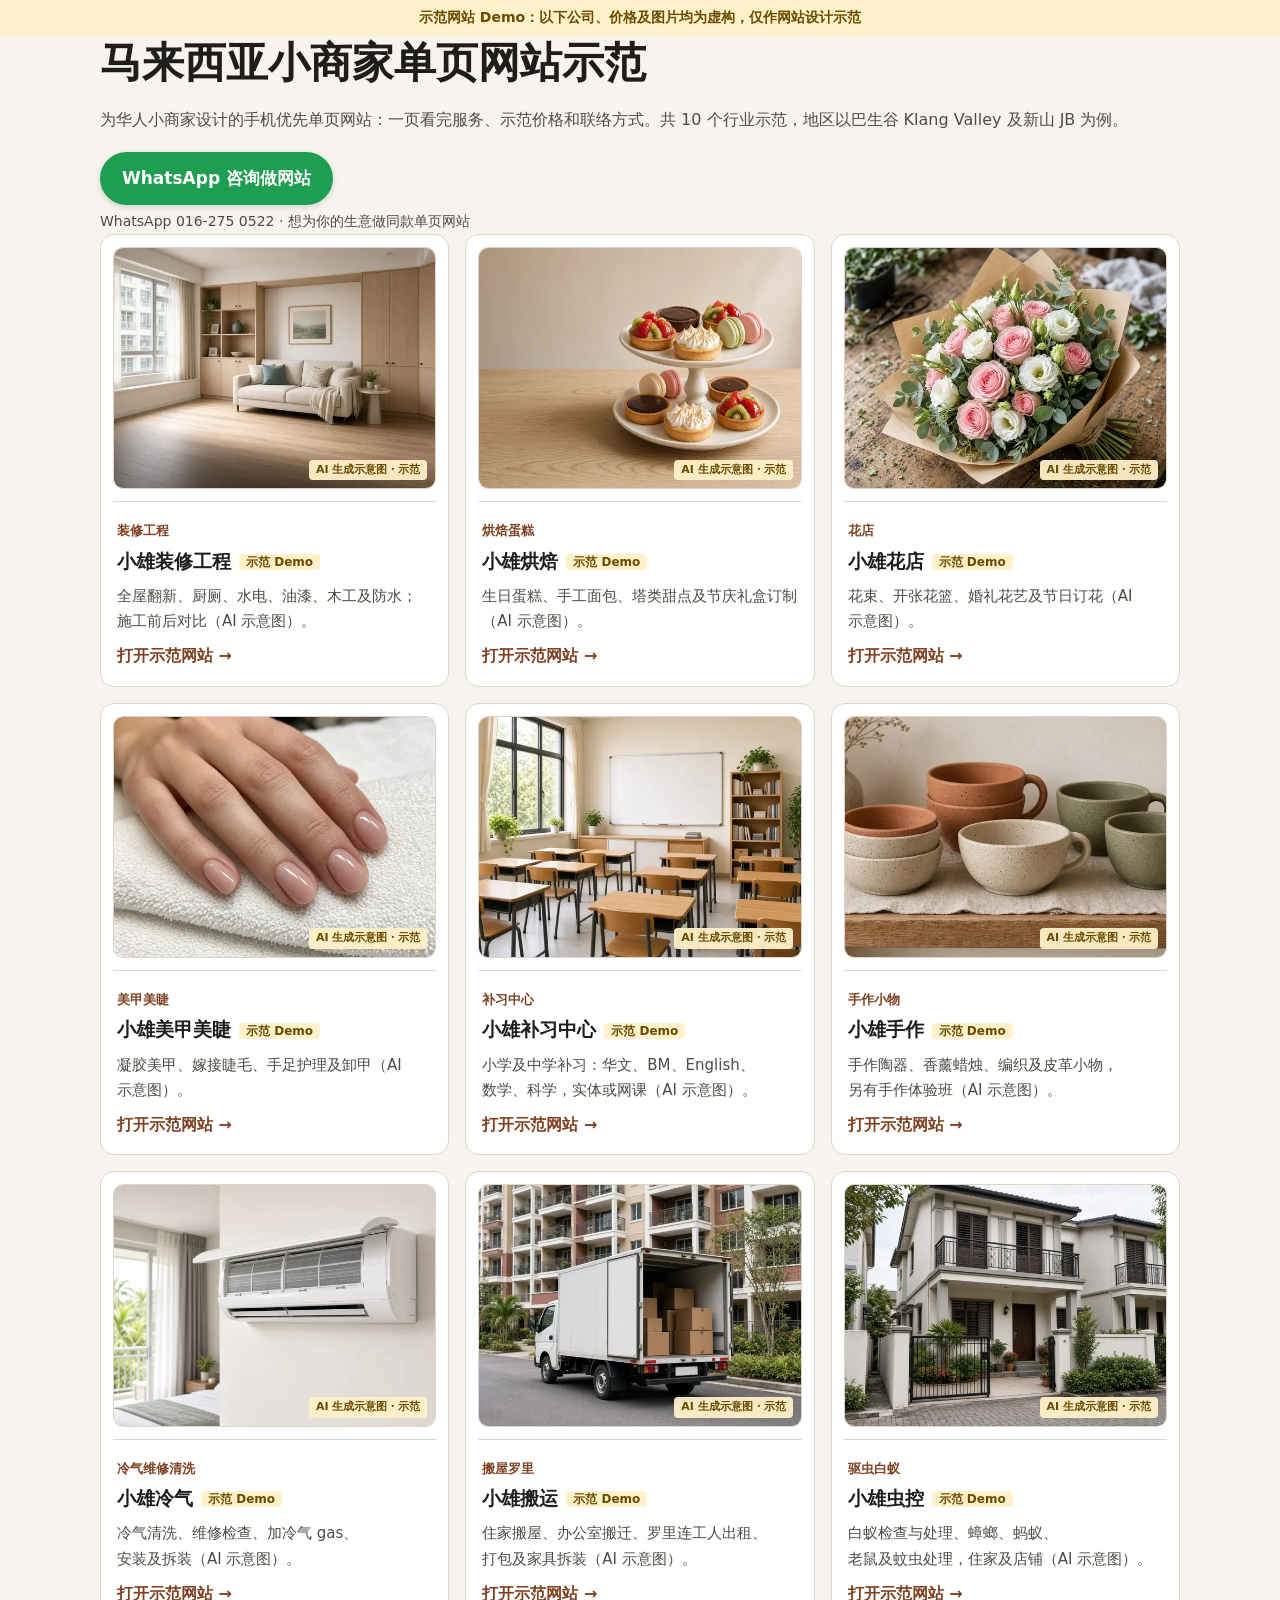
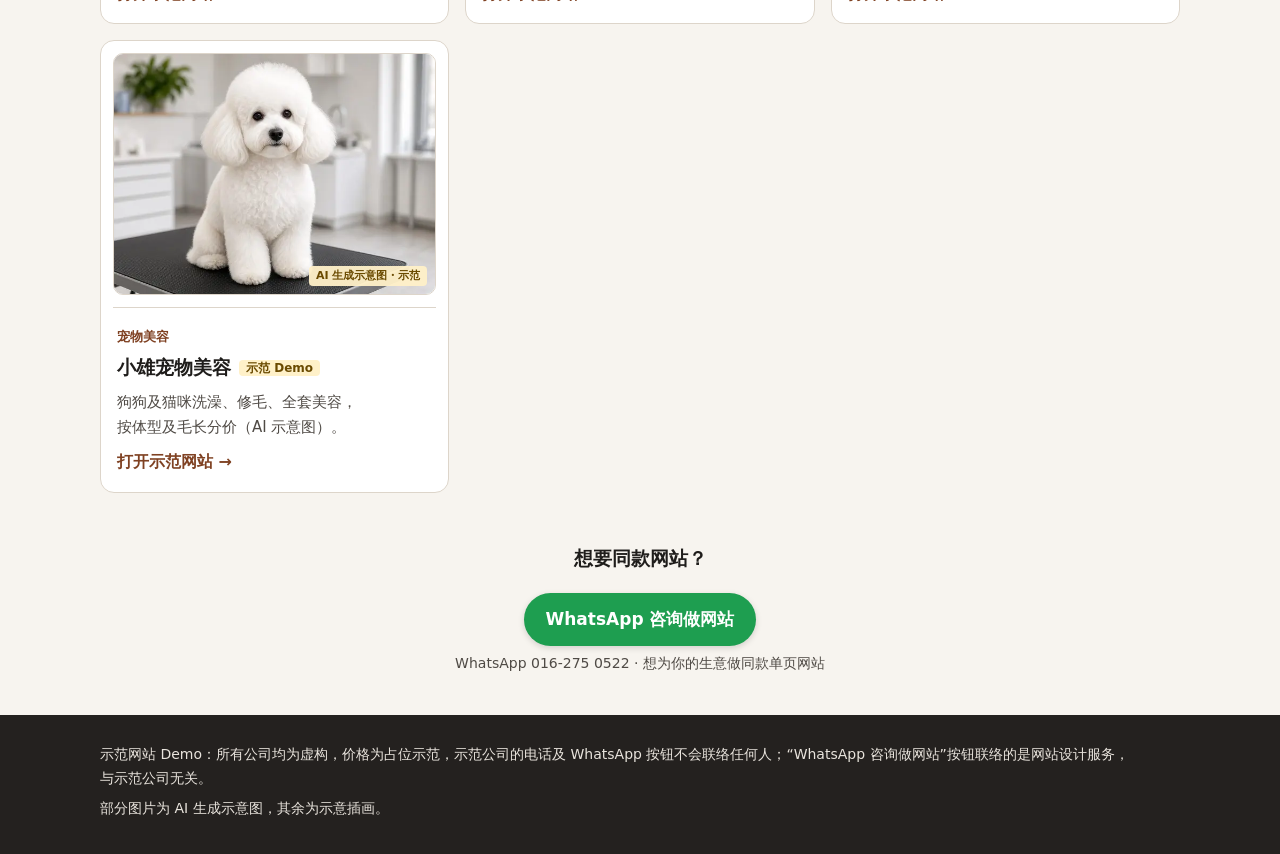
==== commit 4e7c0855: "Bakery hero B; disable iOS phone auto-link" ====
--- a/index.html
+++ b/index.html
@@ -2,6 +2,7 @@
 <html lang="zh-Hans-MY">
 <head>
 <meta charset="utf-8">
+<meta name="format-detection" content="telephone=no">
 <meta name="viewport" content="width=device-width,initial-scale=1,viewport-fit=cover">
 <title>马来西亚小商家单页网站示范总览（示范网站 Demo）</title>
 <meta name="description" content="为马来西亚华人小商家设计的手机优先单页网站示范：装修、烘焙、花店、美甲美睫、补习、手作、冷气、搬屋、驱虫及宠物美容。所有公司均为虚构。">
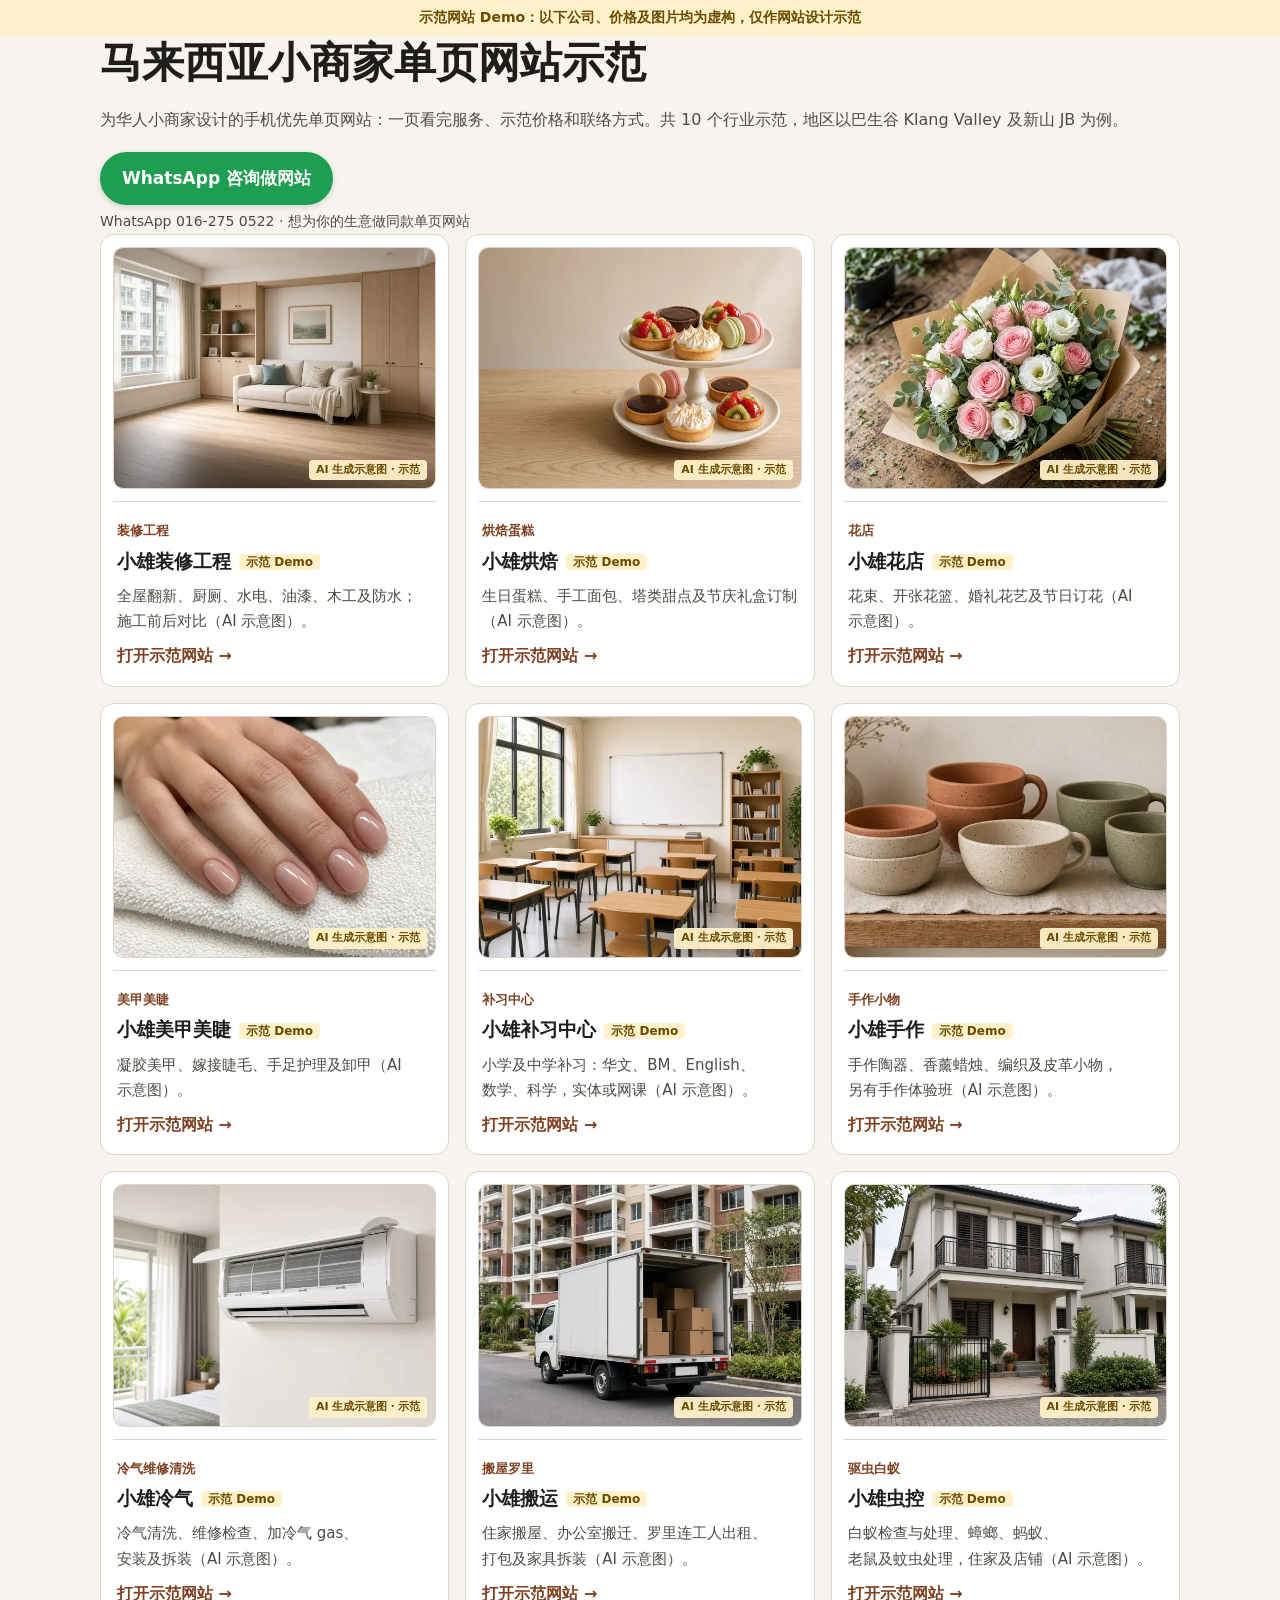
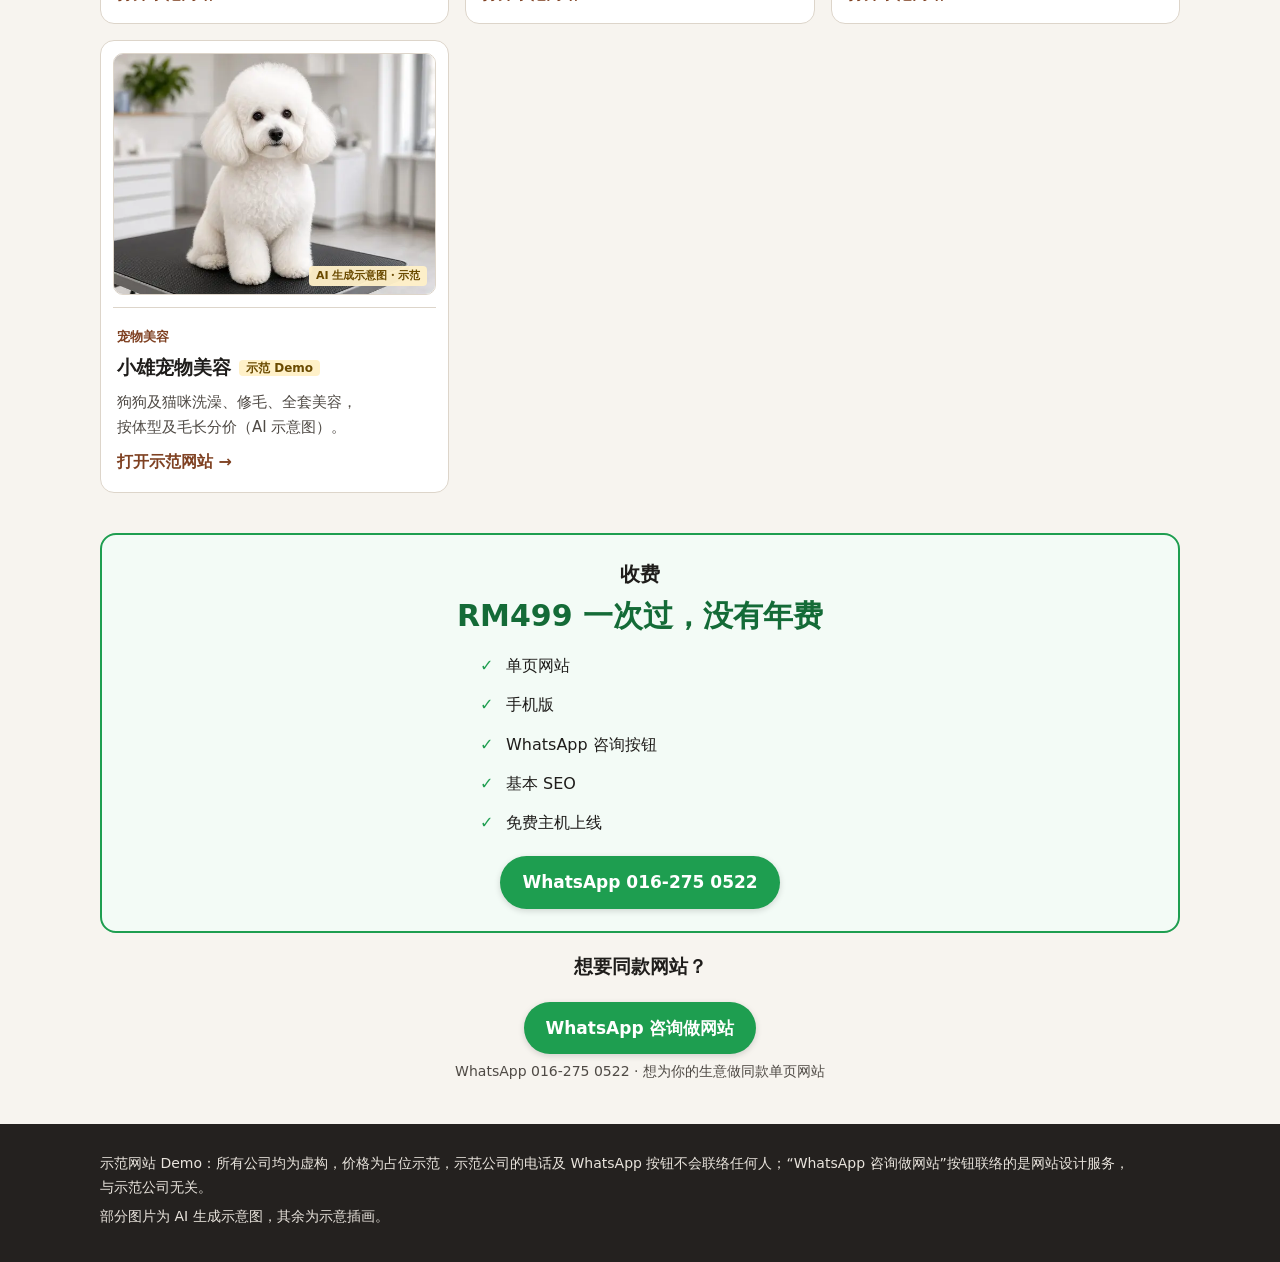
==== commit 25c7ffb8: "Add RM499 pricing section to overview" ====
--- a/index.html
+++ b/index.html
@@ -23,6 +23,7 @@
 a:focus-visible{outline:3px solid var(--acc);outline-offset:2px}footer{background:#24211F;color:#E9E4DD;padding:28px 0;font-size:14px}footer p{margin:0 0 .4em}
 @media(min-width:640px){.grid{grid-template-columns:repeat(2,1fr)}}@media(min-width:960px){.grid{grid-template-columns:repeat(3,1fr)}}
 .owner{margin:18px 0 0}.wa-btn{display:inline-block;background:#1E9E50;color:#fff;font-weight:800;font-size:17px;padding:12px 22px;border-radius:999px;text-decoration:none;box-shadow:0 2px 6px rgba(0,0,0,.15)}.wa-btn:hover{background:#178A44}.wa-sub{margin:.4em 0 0;font-size:14px;color:var(--muted)}.cta-end{text-align:center;padding:8px 0 40px}.card a{padding:12px}.thumb{position:relative;width:100%;height:0;padding-top:75%;overflow:hidden;border-radius:10px;border:1px solid var(--line);background:#EAE4DA}@supports (aspect-ratio:4/3){.thumb{height:auto;padding-top:0;aspect-ratio:4/3}}.thumb picture,.thumb img{display:block;width:100%;height:100%}.thumb picture{position:absolute;top:0;left:0}@supports (aspect-ratio:4/3){.thumb picture{position:static}}.thumb img{object-fit:cover}.ai{position:absolute;right:8px;bottom:8px;z-index:1;font-size:11px;font-weight:700;background:rgba(255,241,201,.95);color:#6A4A00;padding:1px 7px;border-radius:4px}.cb{padding:14px 4px 4px;margin-top:12px;border-top:1px solid var(--line)}
+.price{margin:28px 0 8px;padding:22px 18px;border:2px solid #1E9E50;border-radius:16px;background:#F3FBF6;text-align:center}.price h2{margin:0 0 6px;font-size:20px}.price .big{margin:6px 0 12px;font-size:30px;font-weight:900;line-height:1.25;color:#146B37}.price ul{list-style:none;padding:0;margin:0 auto 14px;max-width:320px;text-align:left}.price li{padding:6px 0 6px 26px;position:relative;font-size:16px}.price li:before{content:"✓";position:absolute;left:0;color:#1E9E50;font-weight:900}
 </style>
 </head>
 <body>
@@ -39,6 +40,6 @@
 <li class="card"><a href="moving-my/"><div class="thumb"><picture><source type="image/webp" srcset="assets/card-moving-my.webp"><img src="assets/card-moving-my.jpg" width="600" height="450" alt="小雄搬运（示范网站）主图，AI 生成示意图" loading="lazy" decoding="async"></picture><span class="ai">AI 生成示意图・示范</span></div><div class="cb"><span class="ind">搬屋罗里</span><h2>小雄搬运<span class="tag">示范 Demo</span></h2><p>住家搬屋、办公室搬迁、罗里连工人出租、打包及家具拆装（AI 示意图）。</p><span class="go">打开示范网站 →</span></div></a></li>
 <li class="card"><a href="pest-my/"><div class="thumb"><picture><source type="image/webp" srcset="assets/card-pest-my.webp"><img src="assets/card-pest-my.jpg" width="600" height="450" alt="小雄虫控（示范网站）主图，AI 生成示意图" loading="lazy" decoding="async"></picture><span class="ai">AI 生成示意图・示范</span></div><div class="cb"><span class="ind">驱虫白蚁</span><h2>小雄虫控<span class="tag">示范 Demo</span></h2><p>白蚁检查与处理、蟑螂、蚂蚁、老鼠及蚊虫处理，住家及店铺（AI 示意图）。</p><span class="go">打开示范网站 →</span></div></a></li>
 <li class="card"><a href="pet-grooming-my/"><div class="thumb"><picture><source type="image/webp" srcset="assets/card-pet-grooming-my.webp"><img src="assets/card-pet-grooming-my.jpg" width="600" height="450" alt="小雄宠物美容（示范网站）主图，AI 生成示意图" loading="lazy" decoding="async"></picture><span class="ai">AI 生成示意图・示范</span></div><div class="cb"><span class="ind">宠物美容</span><h2>小雄宠物美容<span class="tag">示范 Demo</span></h2><p>狗狗及猫咪洗澡、修毛、全套美容，按体型及毛长分价（AI 示意图）。</p><span class="go">打开示范网站 →</span></div></a></li>
-</ul><section class="cta-end"><h2>想要同款网站？</h2><div class="owner"><a class="wa-btn" href="https://wa.me/60162750522?text=%E4%BD%A0%E5%A5%BD%EF%BC%8C%E6%88%91%E6%83%B3%E4%BA%86%E8%A7%A3%E5%81%9A%E4%B8%80%E9%A1%B5%E7%BD%91%E7%AB%99" target="_blank" rel="noopener">WhatsApp 咨询做网站</a><p class="wa-sub">WhatsApp 016-275 0522 · 想为你的生意做同款单页网站</p></div></section></main>
+</ul><section class="price" id="price"><h2>收费</h2><p class="big">RM499 一次过，没有年费</p><ul><li>单页网站</li><li>手机版</li><li>WhatsApp 咨询按钮</li><li>基本 SEO</li><li>免费主机上线</li></ul><a class="wa-btn" href="https://wa.me/60162750522?text=%E4%BD%A0%E5%A5%BD%EF%BC%8C%E6%88%91%E6%83%B3%E4%BA%86%E8%A7%A3%E5%81%9A%E4%B8%80%E9%A1%B5%E7%BD%91%E7%AB%99" target="_blank" rel="noopener">WhatsApp 016-275 0522</a></section><section class="cta-end"><h2>想要同款网站？</h2><div class="owner"><a class="wa-btn" href="https://wa.me/60162750522?text=%E4%BD%A0%E5%A5%BD%EF%BC%8C%E6%88%91%E6%83%B3%E4%BA%86%E8%A7%A3%E5%81%9A%E4%B8%80%E9%A1%B5%E7%BD%91%E7%AB%99" target="_blank" rel="noopener">WhatsApp 咨询做网站</a><p class="wa-sub">WhatsApp 016-275 0522 · 想为你的生意做同款单页网站</p></div></section></main>
 <footer><div class="wrap"><p>示范网站 Demo：所有公司均为虚构，价格为占位示范，示范公司的电话及 WhatsApp 按钮不会联络任何人；“WhatsApp 咨询做网站”按钮联络的是网站设计服务，与示范公司无关。</p><p>部分图片为 AI 生成示意图，其余为示意插画。</p></div></footer>
 </body></html>
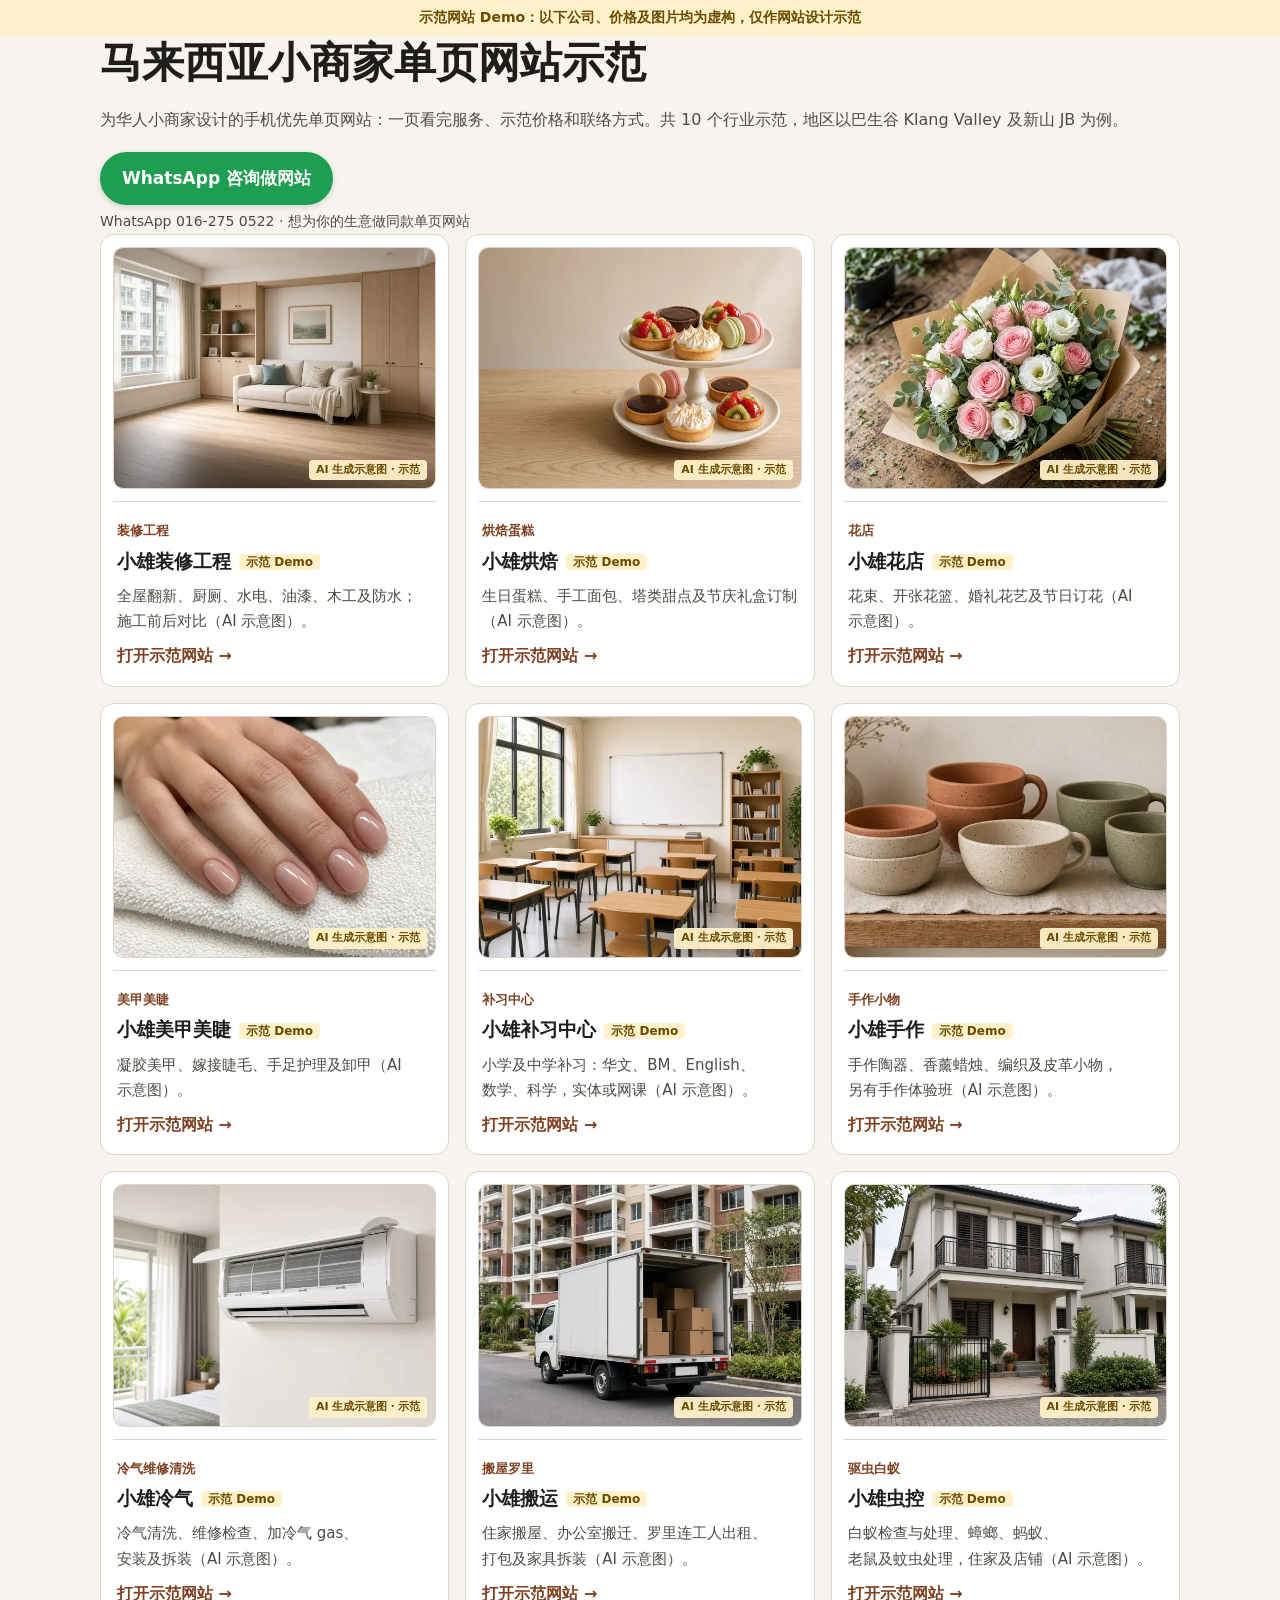
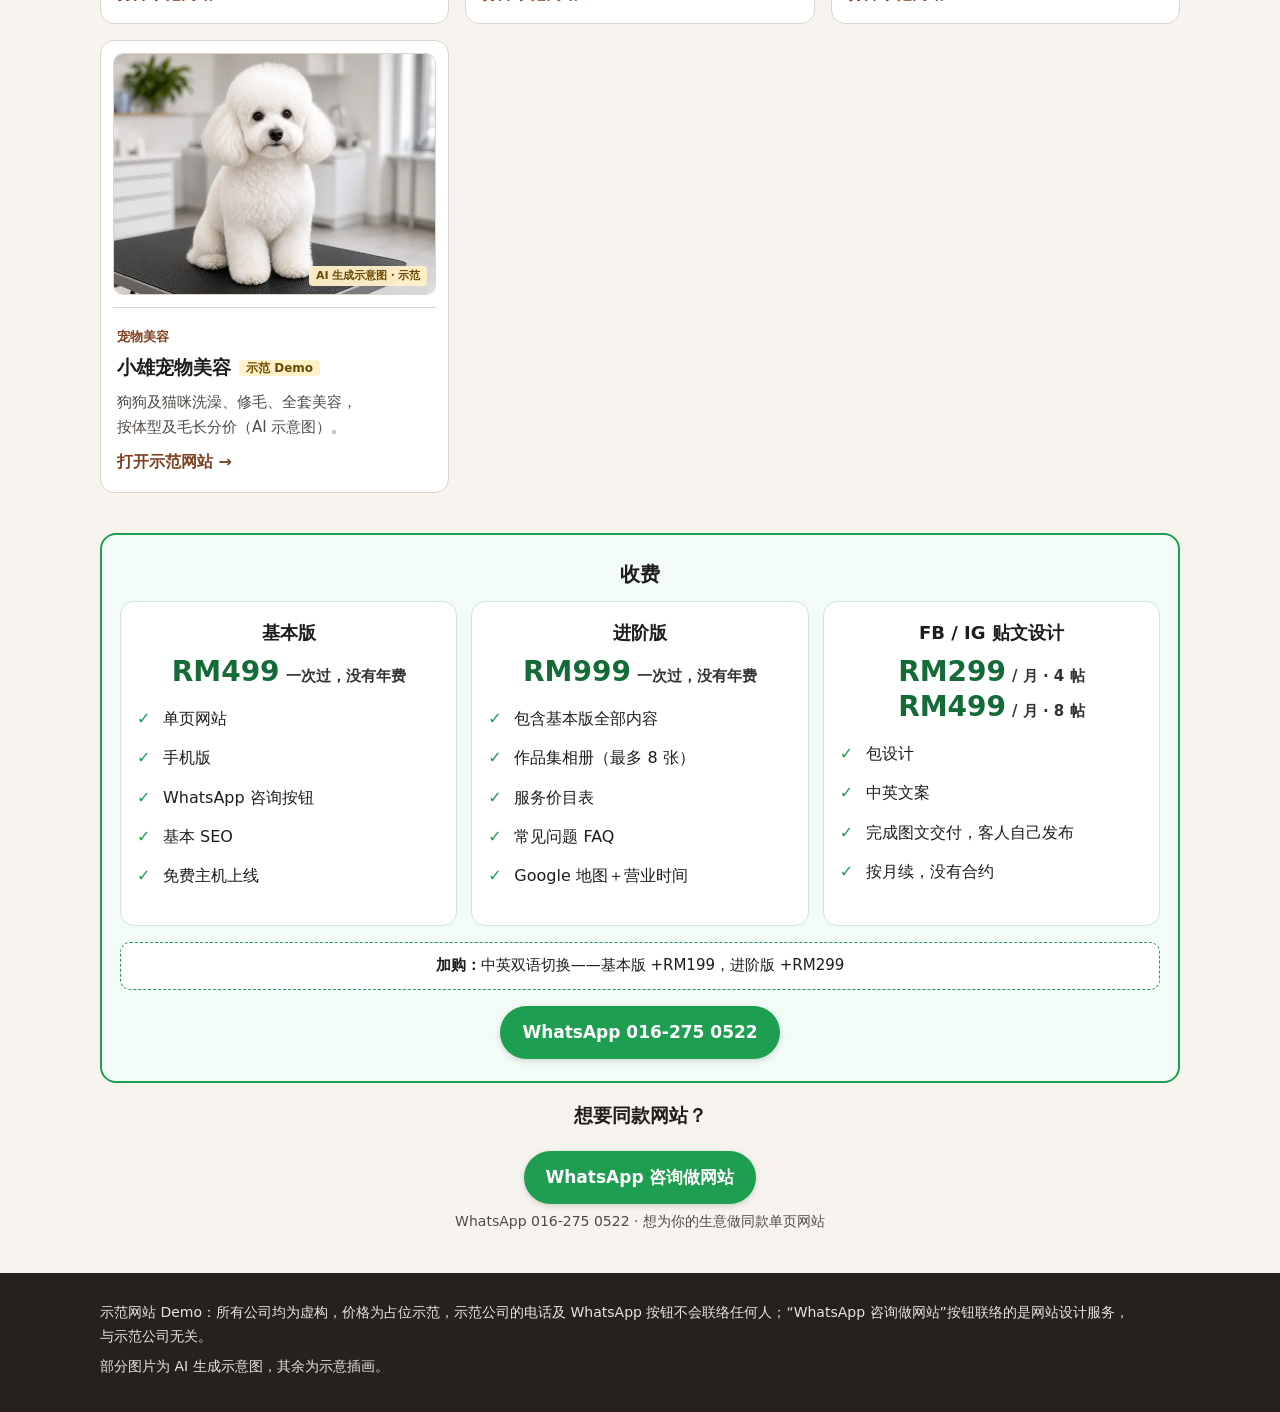
==== commit a56fdc65: "3-tier pricing + bilingual add-on" ====
--- a/index.html
+++ b/index.html
@@ -24,6 +24,8 @@
 @media(min-width:640px){.grid{grid-template-columns:repeat(2,1fr)}}@media(min-width:960px){.grid{grid-template-columns:repeat(3,1fr)}}
 .owner{margin:18px 0 0}.wa-btn{display:inline-block;background:#1E9E50;color:#fff;font-weight:800;font-size:17px;padding:12px 22px;border-radius:999px;text-decoration:none;box-shadow:0 2px 6px rgba(0,0,0,.15)}.wa-btn:hover{background:#178A44}.wa-sub{margin:.4em 0 0;font-size:14px;color:var(--muted)}.cta-end{text-align:center;padding:8px 0 40px}.card a{padding:12px}.thumb{position:relative;width:100%;height:0;padding-top:75%;overflow:hidden;border-radius:10px;border:1px solid var(--line);background:#EAE4DA}@supports (aspect-ratio:4/3){.thumb{height:auto;padding-top:0;aspect-ratio:4/3}}.thumb picture,.thumb img{display:block;width:100%;height:100%}.thumb picture{position:absolute;top:0;left:0}@supports (aspect-ratio:4/3){.thumb picture{position:static}}.thumb img{object-fit:cover}.ai{position:absolute;right:8px;bottom:8px;z-index:1;font-size:11px;font-weight:700;background:rgba(255,241,201,.95);color:#6A4A00;padding:1px 7px;border-radius:4px}.cb{padding:14px 4px 4px;margin-top:12px;border-top:1px solid var(--line)}
 .price{margin:28px 0 8px;padding:22px 18px;border:2px solid #1E9E50;border-radius:16px;background:#F3FBF6;text-align:center}.price h2{margin:0 0 6px;font-size:20px}.price .big{margin:6px 0 12px;font-size:30px;font-weight:900;line-height:1.25;color:#146B37}.price ul{list-style:none;padding:0;margin:0 auto 14px;max-width:320px;text-align:left}.price li{padding:6px 0 6px 26px;position:relative;font-size:16px}.price li:before{content:"✓";position:absolute;left:0;color:#1E9E50;font-weight:900}
+.pgrid{display:grid;gap:14px;margin:10px 0 16px}@media(min-width:760px){.pgrid{grid-template-columns:repeat(3,1fr)}}.pc{background:#fff;border:1px solid #CFE8D8;border-radius:14px;padding:16px}.pc h3{margin:0;font-size:18px}.pc .big{font-size:28px;margin:6px 0 10px}.pc .big small{font-size:15px;font-weight:700;margin-left:6px;color:#333}.tbd{margin:0 0 6px;font-size:14px;color:#666}
+.addon{margin:0 0 16px;padding:10px 12px;background:#fff;border:1px dashed #1E9E50;border-radius:10px;font-size:15px}
 </style>
 </head>
 <body>
@@ -40,6 +42,6 @@
 <li class="card"><a href="moving-my/"><div class="thumb"><picture><source type="image/webp" srcset="assets/card-moving-my.webp"><img src="assets/card-moving-my.jpg" width="600" height="450" alt="小雄搬运（示范网站）主图，AI 生成示意图" loading="lazy" decoding="async"></picture><span class="ai">AI 生成示意图・示范</span></div><div class="cb"><span class="ind">搬屋罗里</span><h2>小雄搬运<span class="tag">示范 Demo</span></h2><p>住家搬屋、办公室搬迁、罗里连工人出租、打包及家具拆装（AI 示意图）。</p><span class="go">打开示范网站 →</span></div></a></li>
 <li class="card"><a href="pest-my/"><div class="thumb"><picture><source type="image/webp" srcset="assets/card-pest-my.webp"><img src="assets/card-pest-my.jpg" width="600" height="450" alt="小雄虫控（示范网站）主图，AI 生成示意图" loading="lazy" decoding="async"></picture><span class="ai">AI 生成示意图・示范</span></div><div class="cb"><span class="ind">驱虫白蚁</span><h2>小雄虫控<span class="tag">示范 Demo</span></h2><p>白蚁检查与处理、蟑螂、蚂蚁、老鼠及蚊虫处理，住家及店铺（AI 示意图）。</p><span class="go">打开示范网站 →</span></div></a></li>
 <li class="card"><a href="pet-grooming-my/"><div class="thumb"><picture><source type="image/webp" srcset="assets/card-pet-grooming-my.webp"><img src="assets/card-pet-grooming-my.jpg" width="600" height="450" alt="小雄宠物美容（示范网站）主图，AI 生成示意图" loading="lazy" decoding="async"></picture><span class="ai">AI 生成示意图・示范</span></div><div class="cb"><span class="ind">宠物美容</span><h2>小雄宠物美容<span class="tag">示范 Demo</span></h2><p>狗狗及猫咪洗澡、修毛、全套美容，按体型及毛长分价（AI 示意图）。</p><span class="go">打开示范网站 →</span></div></a></li>
-</ul><section class="price" id="price"><h2>收费</h2><p class="big">RM499 一次过，没有年费</p><ul><li>单页网站</li><li>手机版</li><li>WhatsApp 咨询按钮</li><li>基本 SEO</li><li>免费主机上线</li></ul><a class="wa-btn" href="https://wa.me/60162750522?text=%E4%BD%A0%E5%A5%BD%EF%BC%8C%E6%88%91%E6%83%B3%E4%BA%86%E8%A7%A3%E5%81%9A%E4%B8%80%E9%A1%B5%E7%BD%91%E7%AB%99" target="_blank" rel="noopener">WhatsApp 016-275 0522</a></section><section class="cta-end"><h2>想要同款网站？</h2><div class="owner"><a class="wa-btn" href="https://wa.me/60162750522?text=%E4%BD%A0%E5%A5%BD%EF%BC%8C%E6%88%91%E6%83%B3%E4%BA%86%E8%A7%A3%E5%81%9A%E4%B8%80%E9%A1%B5%E7%BD%91%E7%AB%99" target="_blank" rel="noopener">WhatsApp 咨询做网站</a><p class="wa-sub">WhatsApp 016-275 0522 · 想为你的生意做同款单页网站</p></div></section></main>
+</ul><section class="price" id="price"><h2>收费</h2><div class="pgrid"><div class="pc"><h3>基本版</h3><p class="big">RM499<small>一次过，没有年费</small></p><ul><li>单页网站</li><li>手机版</li><li>WhatsApp 咨询按钮</li><li>基本 SEO</li><li>免费主机上线</li></ul></div><div class="pc"><h3>进阶版</h3><p class="big">RM999<small>一次过，没有年费</small></p><ul><li>包含基本版全部内容</li><li>作品集相册（最多 8 张）</li><li>服务价目表</li><li>常见问题 FAQ</li><li>Google 地图＋营业时间</li></ul></div><div class="pc"><h3>FB / IG 贴文设计</h3><p class="big">RM299<small>/ 月 · 4 帖</small><br>RM499<small>/ 月 · 8 帖</small></p><ul><li>包设计</li><li>中英文案</li><li>完成图文交付，客人自己发布</li><li>按月续，没有合约</li></ul></div></div><p class="addon"><b>加购：</b>中英双语切换——基本版 +RM199，进阶版 +RM299</p><a class="wa-btn" href="https://wa.me/60162750522?text=%E4%BD%A0%E5%A5%BD%EF%BC%8C%E6%88%91%E6%83%B3%E4%BA%86%E8%A7%A3%E5%81%9A%E4%B8%80%E9%A1%B5%E7%BD%91%E7%AB%99" target="_blank" rel="noopener">WhatsApp 016-275 0522</a></section><section class="cta-end"><h2>想要同款网站？</h2><div class="owner"><a class="wa-btn" href="https://wa.me/60162750522?text=%E4%BD%A0%E5%A5%BD%EF%BC%8C%E6%88%91%E6%83%B3%E4%BA%86%E8%A7%A3%E5%81%9A%E4%B8%80%E9%A1%B5%E7%BD%91%E7%AB%99" target="_blank" rel="noopener">WhatsApp 咨询做网站</a><p class="wa-sub">WhatsApp 016-275 0522 · 想为你的生意做同款单页网站</p></div></section></main>
 <footer><div class="wrap"><p>示范网站 Demo：所有公司均为虚构，价格为占位示范，示范公司的电话及 WhatsApp 按钮不会联络任何人；“WhatsApp 咨询做网站”按钮联络的是网站设计服务，与示范公司无关。</p><p>部分图片为 AI 生成示意图，其余为示意插画。</p></div></footer>
 </body></html>
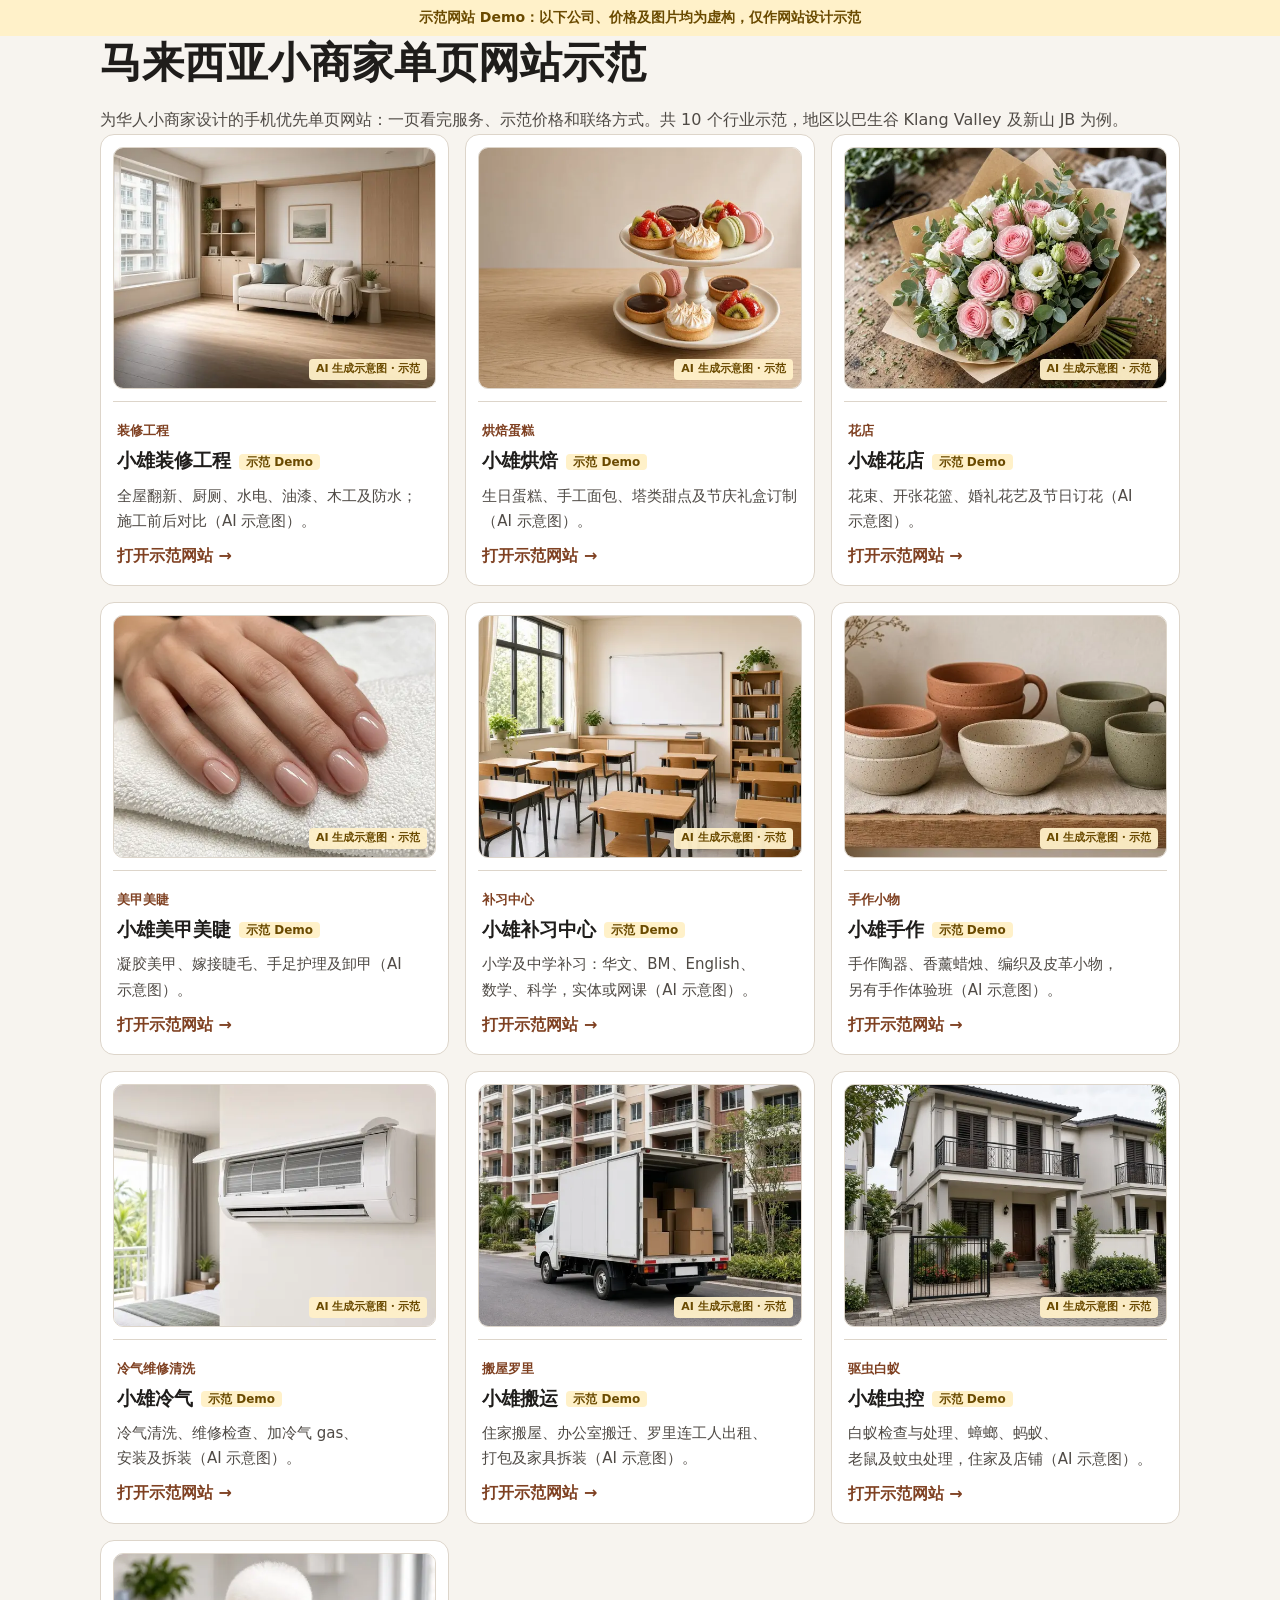
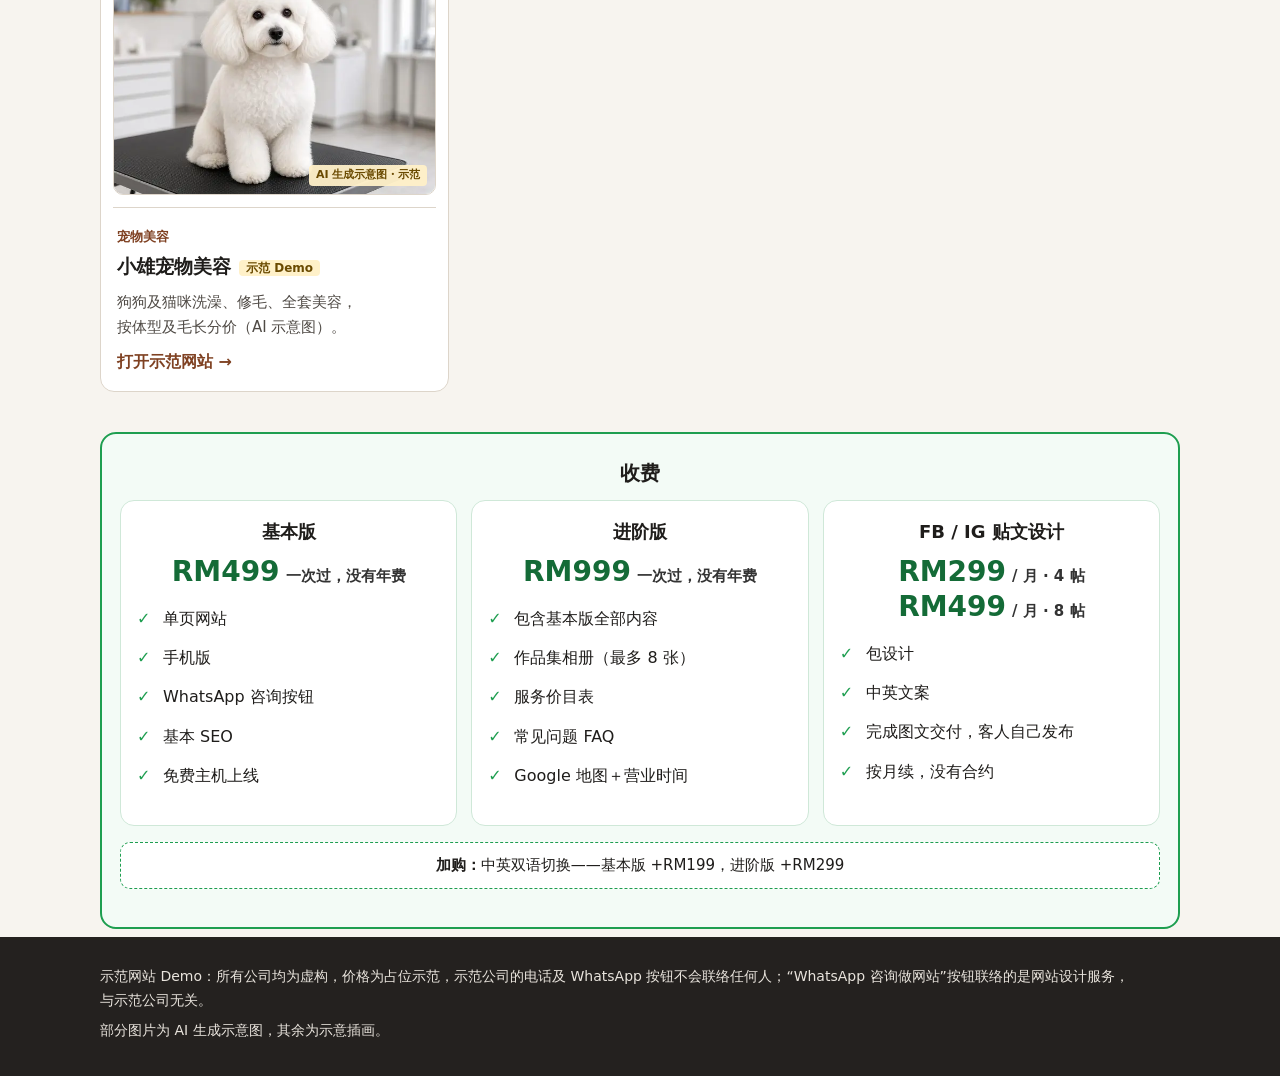
==== commit 12f11349: "Remove owner contact number and WhatsApp buttons" ====
--- a/index.html
+++ b/index.html
@@ -30,7 +30,7 @@
 </head>
 <body>
 <div class="bar">示范网站 Demo：以下公司、价格及图片均为虚构，仅作网站设计示范</div>
-<header class="wrap"><h1>马来西亚小商家单页网站示范</h1><p class="lead">为华人小商家设计的手机优先单页网站：一页看完服务、示范价格和联络方式。共 10 个行业示范，地区以巴生谷 Klang Valley 及新山 JB 为例。</p><div class="owner"><a class="wa-btn" href="https://wa.me/60162750522?text=%E4%BD%A0%E5%A5%BD%EF%BC%8C%E6%88%91%E6%83%B3%E4%BA%86%E8%A7%A3%E5%81%9A%E4%B8%80%E9%A1%B5%E7%BD%91%E7%AB%99" target="_blank" rel="noopener">WhatsApp 咨询做网站</a><p class="wa-sub">WhatsApp 016-275 0522 · 想为你的生意做同款单页网站</p></div></header>
+<header class="wrap"><h1>马来西亚小商家单页网站示范</h1><p class="lead">为华人小商家设计的手机优先单页网站：一页看完服务、示范价格和联络方式。共 10 个行业示范，地区以巴生谷 Klang Valley 及新山 JB 为例。</p></header>
 <main class="wrap"><ul class="grid">
 <li class="card"><a href="renovation-my/"><div class="thumb"><picture><source type="image/webp" srcset="assets/card-renovation-my.webp"><img src="assets/card-renovation-my.jpg" width="600" height="450" alt="小雄装修工程（示范网站）主图，AI 生成示意图" loading="lazy" decoding="async"></picture><span class="ai">AI 生成示意图・示范</span></div><div class="cb"><span class="ind">装修工程</span><h2>小雄装修工程<span class="tag">示范 Demo</span></h2><p>全屋翻新、厨厕、水电、油漆、木工及防水；施工前后对比（AI 示意图）。</p><span class="go">打开示范网站 →</span></div></a></li>
 <li class="card"><a href="bakery-my/"><div class="thumb"><picture><source type="image/webp" srcset="assets/card-bakery-my.webp"><img src="assets/card-bakery-my.jpg" width="600" height="450" alt="小雄烘焙（示范网站）主图，AI 生成示意图" loading="lazy" decoding="async"></picture><span class="ai">AI 生成示意图・示范</span></div><div class="cb"><span class="ind">烘焙蛋糕</span><h2>小雄烘焙<span class="tag">示范 Demo</span></h2><p>生日蛋糕、手工面包、塔类甜点及节庆礼盒订制（AI 示意图）。</p><span class="go">打开示范网站 →</span></div></a></li>
@@ -42,6 +42,6 @@
 <li class="card"><a href="moving-my/"><div class="thumb"><picture><source type="image/webp" srcset="assets/card-moving-my.webp"><img src="assets/card-moving-my.jpg" width="600" height="450" alt="小雄搬运（示范网站）主图，AI 生成示意图" loading="lazy" decoding="async"></picture><span class="ai">AI 生成示意图・示范</span></div><div class="cb"><span class="ind">搬屋罗里</span><h2>小雄搬运<span class="tag">示范 Demo</span></h2><p>住家搬屋、办公室搬迁、罗里连工人出租、打包及家具拆装（AI 示意图）。</p><span class="go">打开示范网站 →</span></div></a></li>
 <li class="card"><a href="pest-my/"><div class="thumb"><picture><source type="image/webp" srcset="assets/card-pest-my.webp"><img src="assets/card-pest-my.jpg" width="600" height="450" alt="小雄虫控（示范网站）主图，AI 生成示意图" loading="lazy" decoding="async"></picture><span class="ai">AI 生成示意图・示范</span></div><div class="cb"><span class="ind">驱虫白蚁</span><h2>小雄虫控<span class="tag">示范 Demo</span></h2><p>白蚁检查与处理、蟑螂、蚂蚁、老鼠及蚊虫处理，住家及店铺（AI 示意图）。</p><span class="go">打开示范网站 →</span></div></a></li>
 <li class="card"><a href="pet-grooming-my/"><div class="thumb"><picture><source type="image/webp" srcset="assets/card-pet-grooming-my.webp"><img src="assets/card-pet-grooming-my.jpg" width="600" height="450" alt="小雄宠物美容（示范网站）主图，AI 生成示意图" loading="lazy" decoding="async"></picture><span class="ai">AI 生成示意图・示范</span></div><div class="cb"><span class="ind">宠物美容</span><h2>小雄宠物美容<span class="tag">示范 Demo</span></h2><p>狗狗及猫咪洗澡、修毛、全套美容，按体型及毛长分价（AI 示意图）。</p><span class="go">打开示范网站 →</span></div></a></li>
-</ul><section class="price" id="price"><h2>收费</h2><div class="pgrid"><div class="pc"><h3>基本版</h3><p class="big">RM499<small>一次过，没有年费</small></p><ul><li>单页网站</li><li>手机版</li><li>WhatsApp 咨询按钮</li><li>基本 SEO</li><li>免费主机上线</li></ul></div><div class="pc"><h3>进阶版</h3><p class="big">RM999<small>一次过，没有年费</small></p><ul><li>包含基本版全部内容</li><li>作品集相册（最多 8 张）</li><li>服务价目表</li><li>常见问题 FAQ</li><li>Google 地图＋营业时间</li></ul></div><div class="pc"><h3>FB / IG 贴文设计</h3><p class="big">RM299<small>/ 月 · 4 帖</small><br>RM499<small>/ 月 · 8 帖</small></p><ul><li>包设计</li><li>中英文案</li><li>完成图文交付，客人自己发布</li><li>按月续，没有合约</li></ul></div></div><p class="addon"><b>加购：</b>中英双语切换——基本版 +RM199，进阶版 +RM299</p><a class="wa-btn" href="https://wa.me/60162750522?text=%E4%BD%A0%E5%A5%BD%EF%BC%8C%E6%88%91%E6%83%B3%E4%BA%86%E8%A7%A3%E5%81%9A%E4%B8%80%E9%A1%B5%E7%BD%91%E7%AB%99" target="_blank" rel="noopener">WhatsApp 016-275 0522</a></section><section class="cta-end"><h2>想要同款网站？</h2><div class="owner"><a class="wa-btn" href="https://wa.me/60162750522?text=%E4%BD%A0%E5%A5%BD%EF%BC%8C%E6%88%91%E6%83%B3%E4%BA%86%E8%A7%A3%E5%81%9A%E4%B8%80%E9%A1%B5%E7%BD%91%E7%AB%99" target="_blank" rel="noopener">WhatsApp 咨询做网站</a><p class="wa-sub">WhatsApp 016-275 0522 · 想为你的生意做同款单页网站</p></div></section></main>
+</ul><section class="price" id="price"><h2>收费</h2><div class="pgrid"><div class="pc"><h3>基本版</h3><p class="big">RM499<small>一次过，没有年费</small></p><ul><li>单页网站</li><li>手机版</li><li>WhatsApp 咨询按钮</li><li>基本 SEO</li><li>免费主机上线</li></ul></div><div class="pc"><h3>进阶版</h3><p class="big">RM999<small>一次过，没有年费</small></p><ul><li>包含基本版全部内容</li><li>作品集相册（最多 8 张）</li><li>服务价目表</li><li>常见问题 FAQ</li><li>Google 地图＋营业时间</li></ul></div><div class="pc"><h3>FB / IG 贴文设计</h3><p class="big">RM299<small>/ 月 · 4 帖</small><br>RM499<small>/ 月 · 8 帖</small></p><ul><li>包设计</li><li>中英文案</li><li>完成图文交付，客人自己发布</li><li>按月续，没有合约</li></ul></div></div><p class="addon"><b>加购：</b>中英双语切换——基本版 +RM199，进阶版 +RM299</p></section></main>
 <footer><div class="wrap"><p>示范网站 Demo：所有公司均为虚构，价格为占位示范，示范公司的电话及 WhatsApp 按钮不会联络任何人；“WhatsApp 咨询做网站”按钮联络的是网站设计服务，与示范公司无关。</p><p>部分图片为 AI 生成示意图，其余为示意插画。</p></div></footer>
 </body></html>
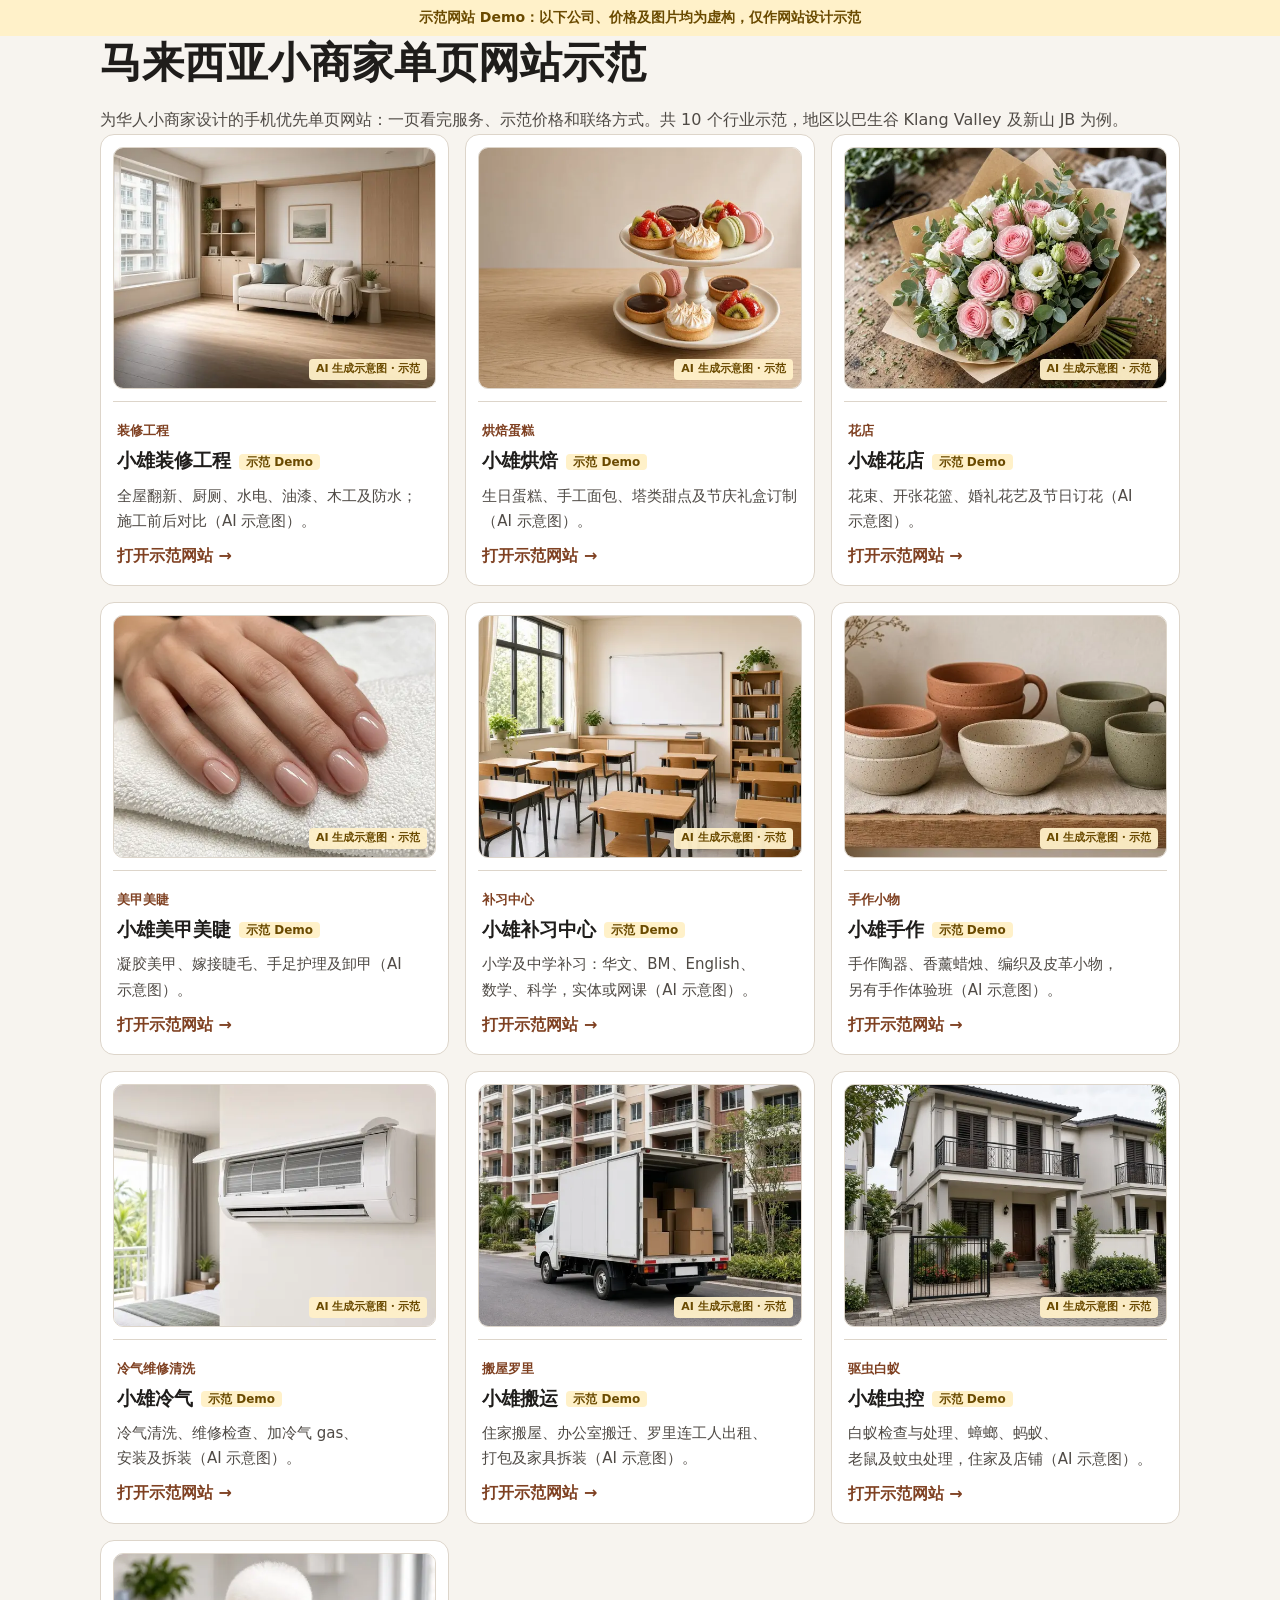
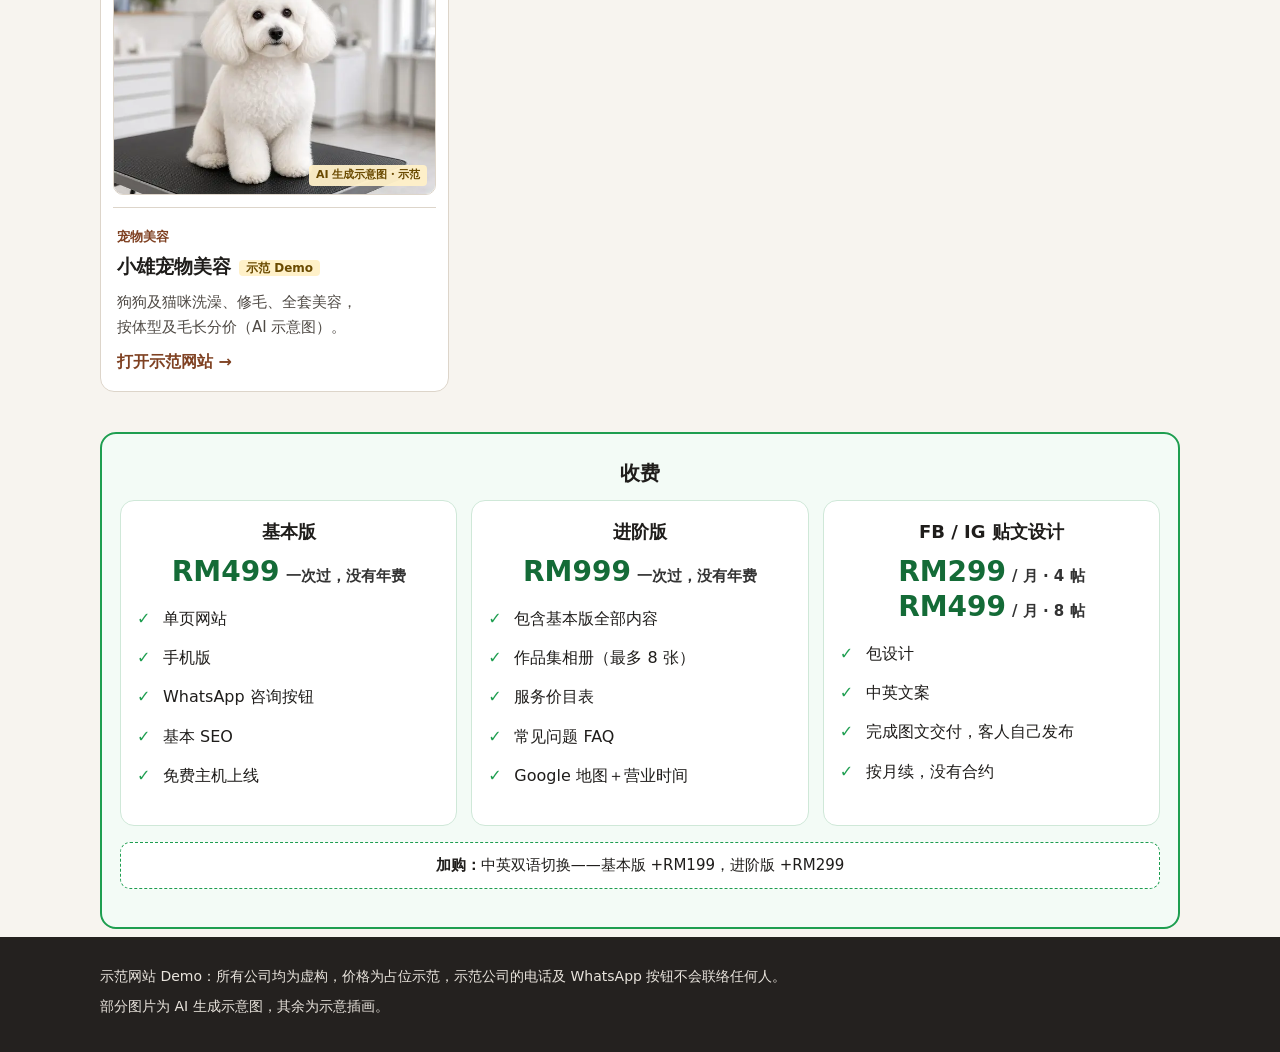
==== commit 434cfd31: "Overview: drop note about removed contact button" ====
--- a/index.html
+++ b/index.html
@@ -43,5 +43,5 @@
 <li class="card"><a href="pest-my/"><div class="thumb"><picture><source type="image/webp" srcset="assets/card-pest-my.webp"><img src="assets/card-pest-my.jpg" width="600" height="450" alt="小雄虫控（示范网站）主图，AI 生成示意图" loading="lazy" decoding="async"></picture><span class="ai">AI 生成示意图・示范</span></div><div class="cb"><span class="ind">驱虫白蚁</span><h2>小雄虫控<span class="tag">示范 Demo</span></h2><p>白蚁检查与处理、蟑螂、蚂蚁、老鼠及蚊虫处理，住家及店铺（AI 示意图）。</p><span class="go">打开示范网站 →</span></div></a></li>
 <li class="card"><a href="pet-grooming-my/"><div class="thumb"><picture><source type="image/webp" srcset="assets/card-pet-grooming-my.webp"><img src="assets/card-pet-grooming-my.jpg" width="600" height="450" alt="小雄宠物美容（示范网站）主图，AI 生成示意图" loading="lazy" decoding="async"></picture><span class="ai">AI 生成示意图・示范</span></div><div class="cb"><span class="ind">宠物美容</span><h2>小雄宠物美容<span class="tag">示范 Demo</span></h2><p>狗狗及猫咪洗澡、修毛、全套美容，按体型及毛长分价（AI 示意图）。</p><span class="go">打开示范网站 →</span></div></a></li>
 </ul><section class="price" id="price"><h2>收费</h2><div class="pgrid"><div class="pc"><h3>基本版</h3><p class="big">RM499<small>一次过，没有年费</small></p><ul><li>单页网站</li><li>手机版</li><li>WhatsApp 咨询按钮</li><li>基本 SEO</li><li>免费主机上线</li></ul></div><div class="pc"><h3>进阶版</h3><p class="big">RM999<small>一次过，没有年费</small></p><ul><li>包含基本版全部内容</li><li>作品集相册（最多 8 张）</li><li>服务价目表</li><li>常见问题 FAQ</li><li>Google 地图＋营业时间</li></ul></div><div class="pc"><h3>FB / IG 贴文设计</h3><p class="big">RM299<small>/ 月 · 4 帖</small><br>RM499<small>/ 月 · 8 帖</small></p><ul><li>包设计</li><li>中英文案</li><li>完成图文交付，客人自己发布</li><li>按月续，没有合约</li></ul></div></div><p class="addon"><b>加购：</b>中英双语切换——基本版 +RM199，进阶版 +RM299</p></section></main>
-<footer><div class="wrap"><p>示范网站 Demo：所有公司均为虚构，价格为占位示范，示范公司的电话及 WhatsApp 按钮不会联络任何人；“WhatsApp 咨询做网站”按钮联络的是网站设计服务，与示范公司无关。</p><p>部分图片为 AI 生成示意图，其余为示意插画。</p></div></footer>
+<footer><div class="wrap"><p>示范网站 Demo：所有公司均为虚构，价格为占位示范，示范公司的电话及 WhatsApp 按钮不会联络任何人。</p><p>部分图片为 AI 生成示意图，其余为示意插画。</p></div></footer>
 </body></html>
